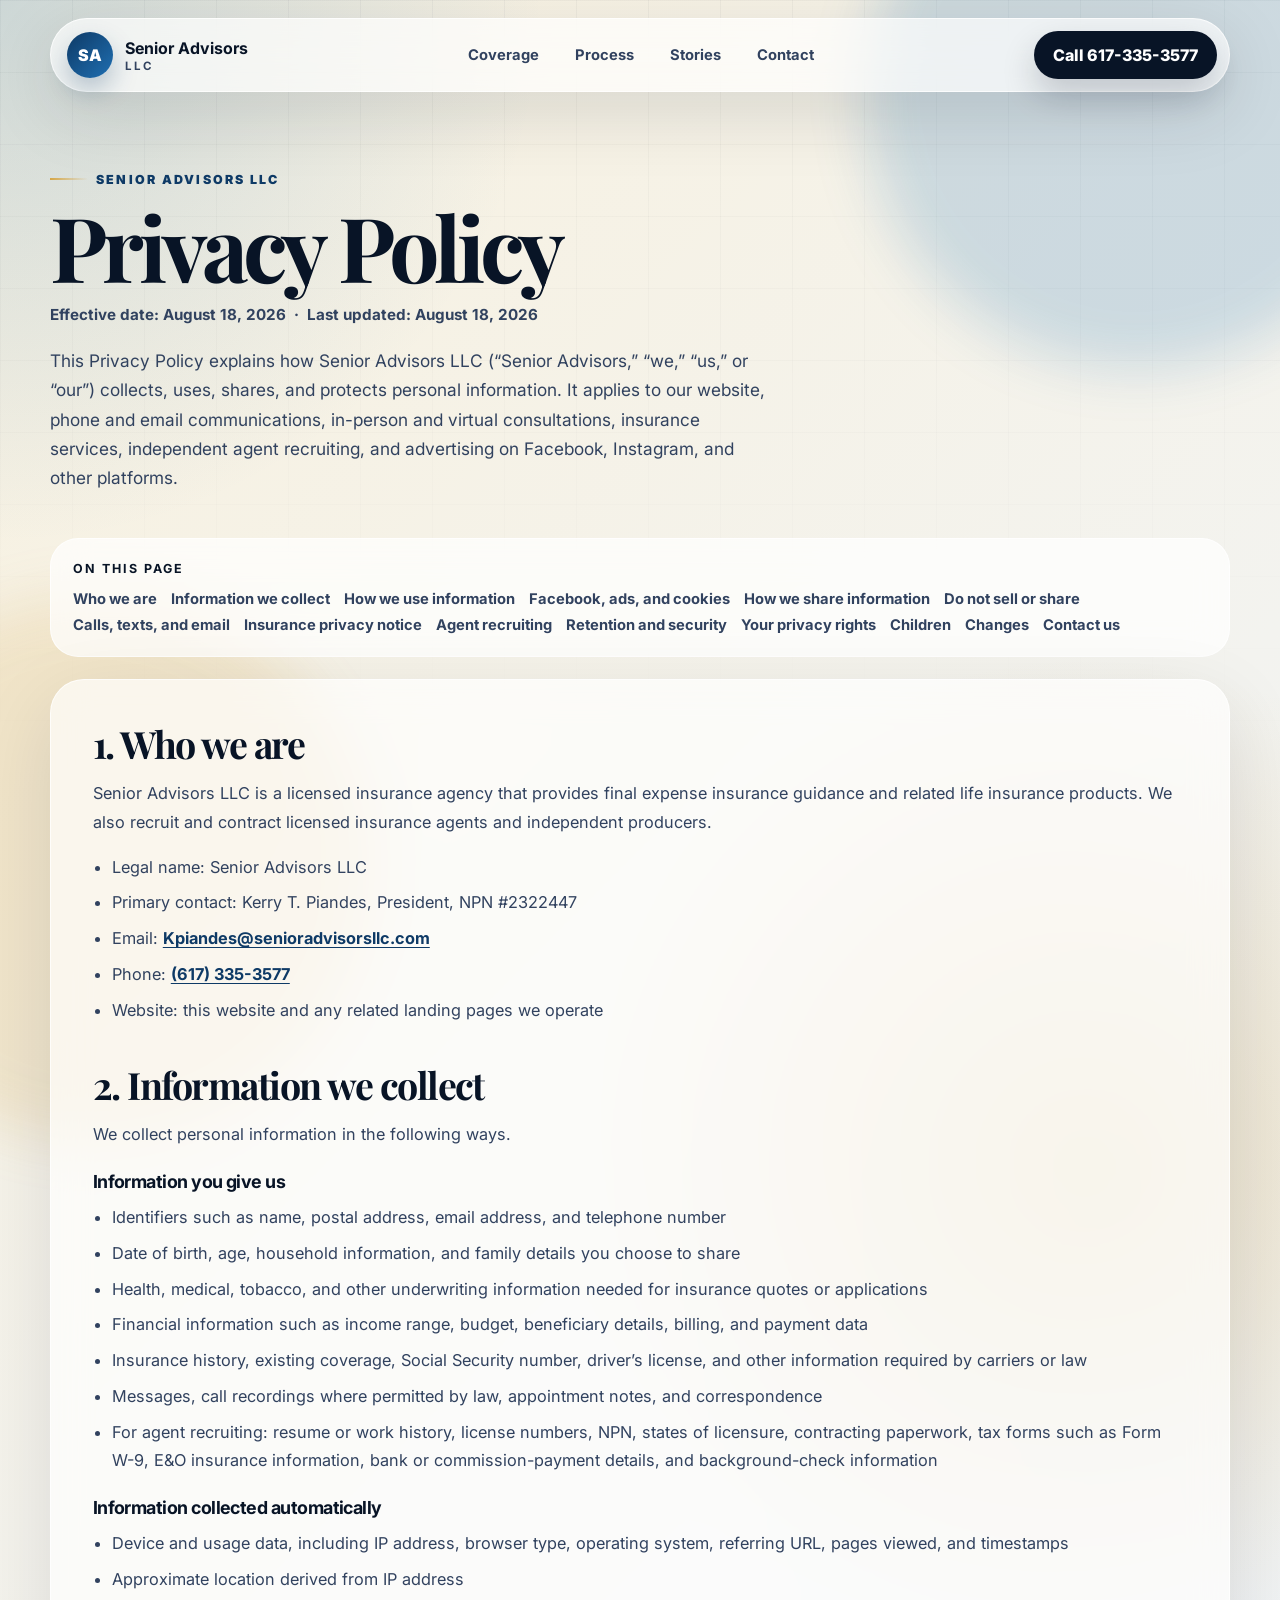
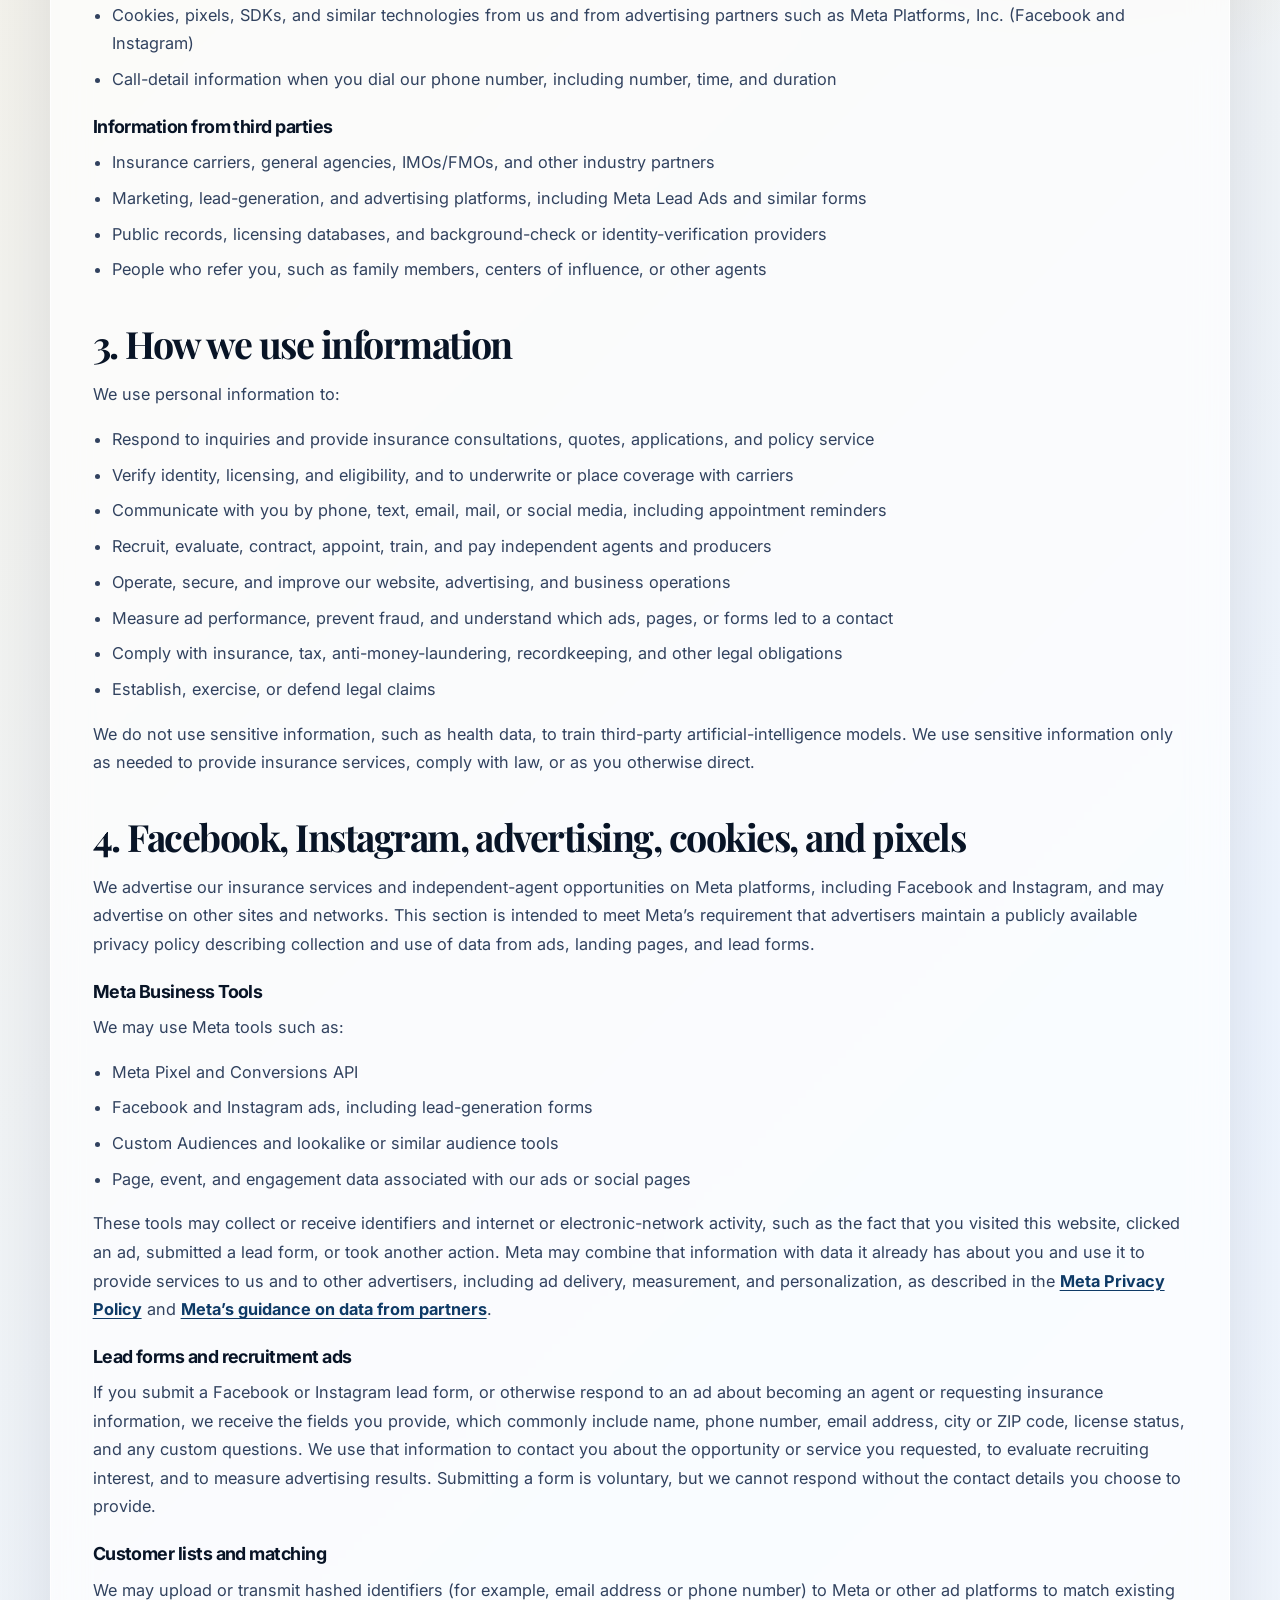
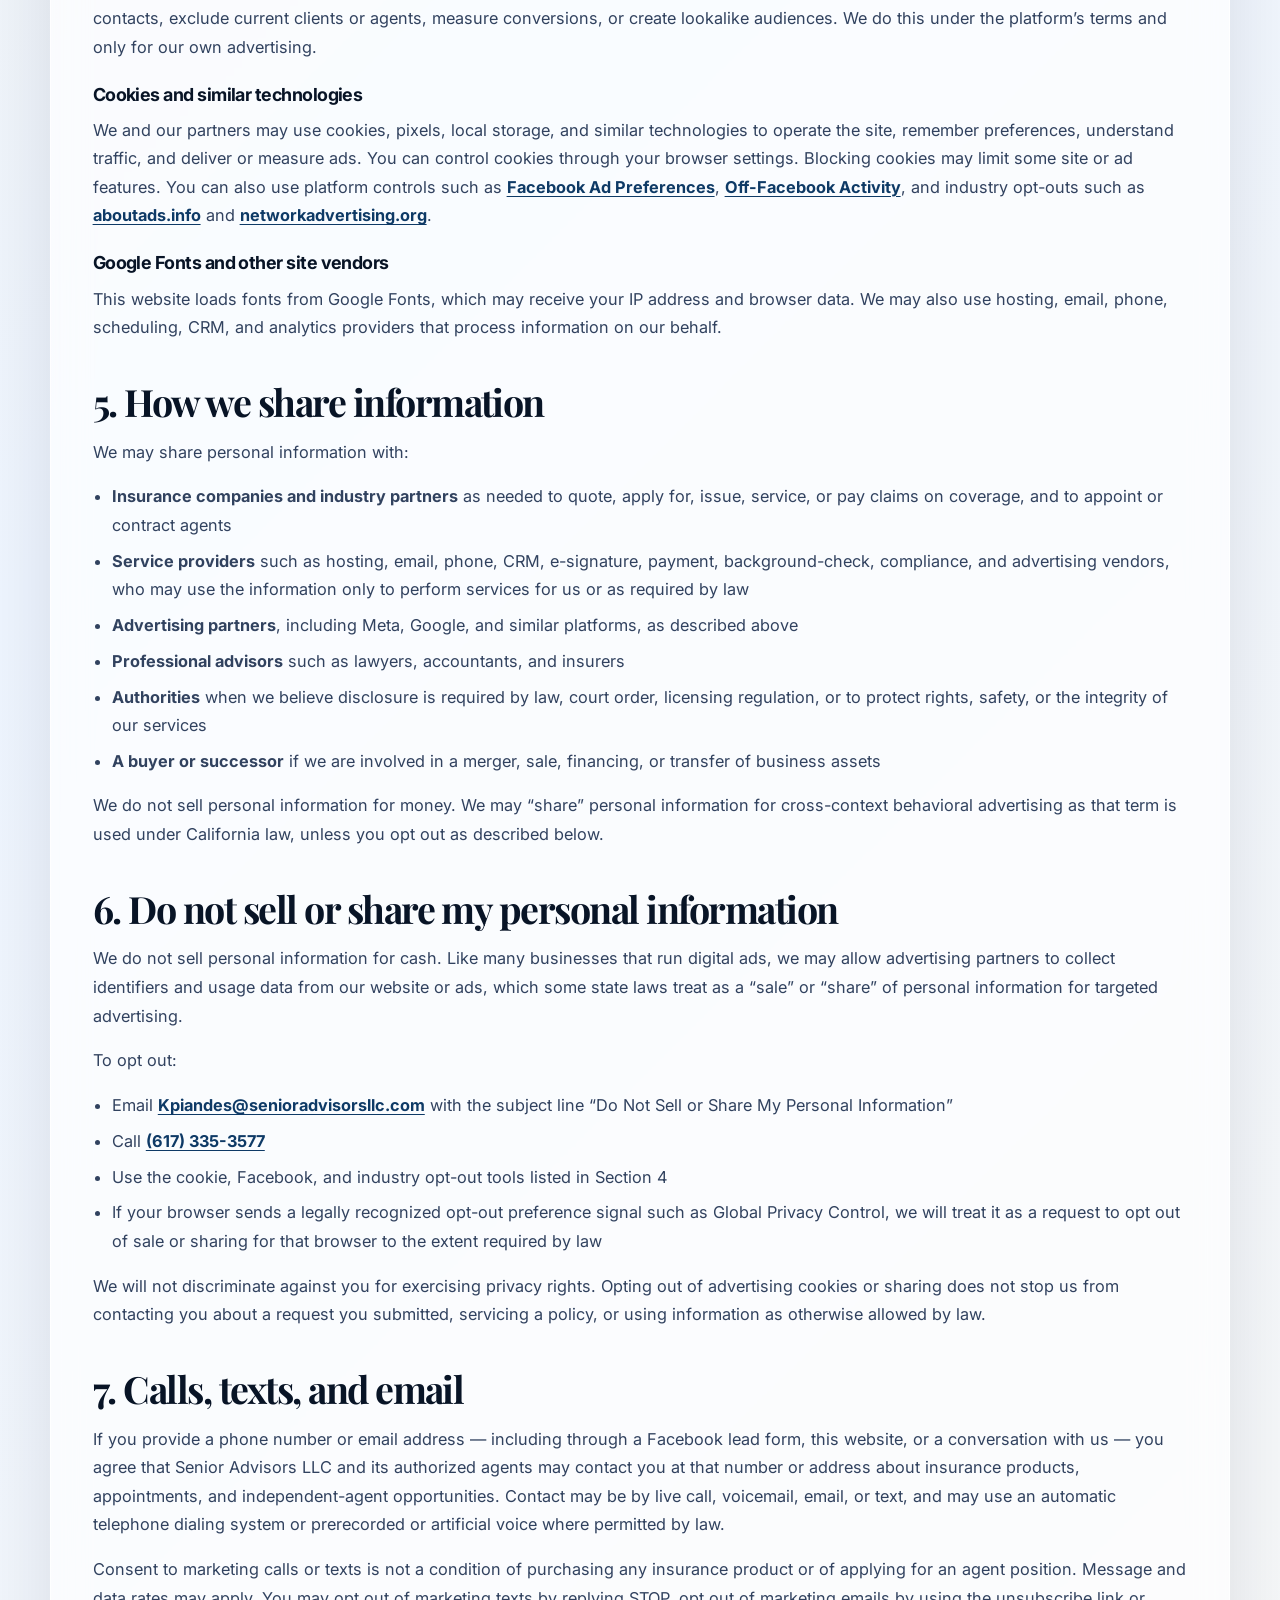
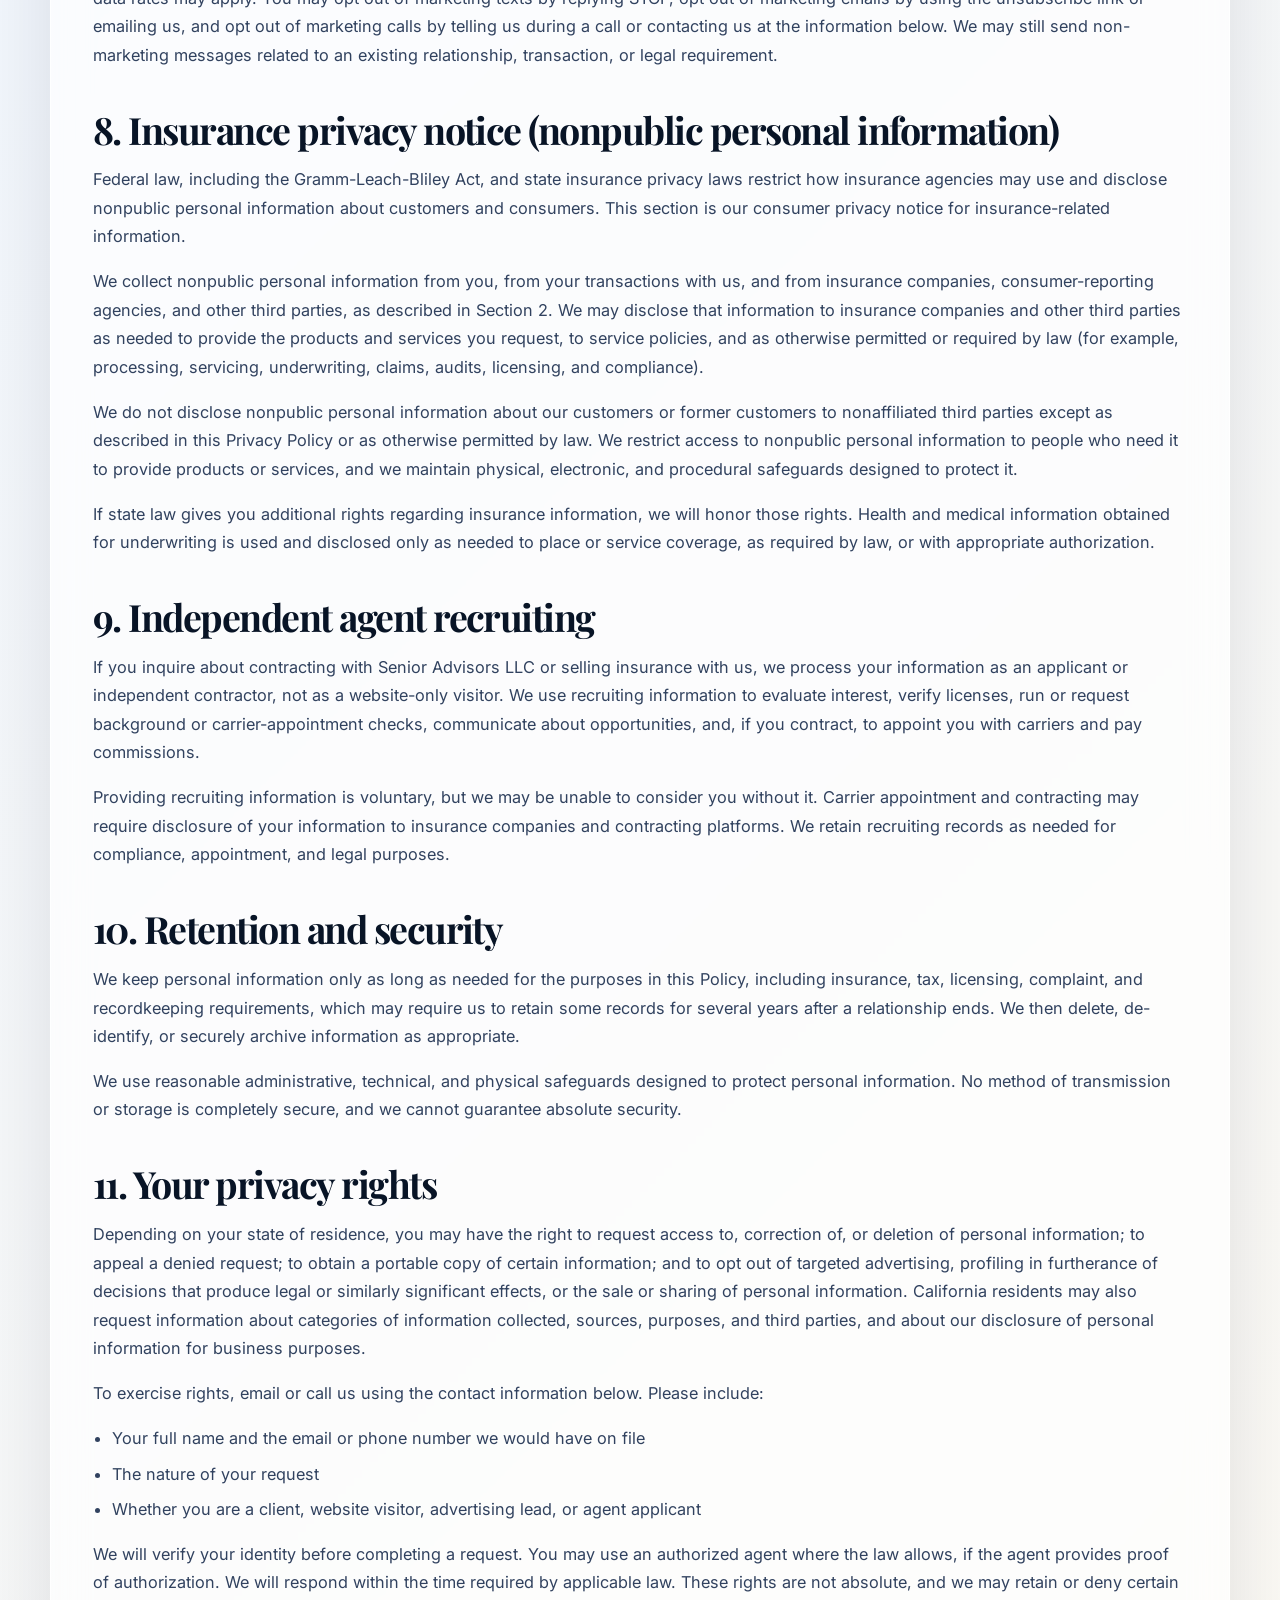
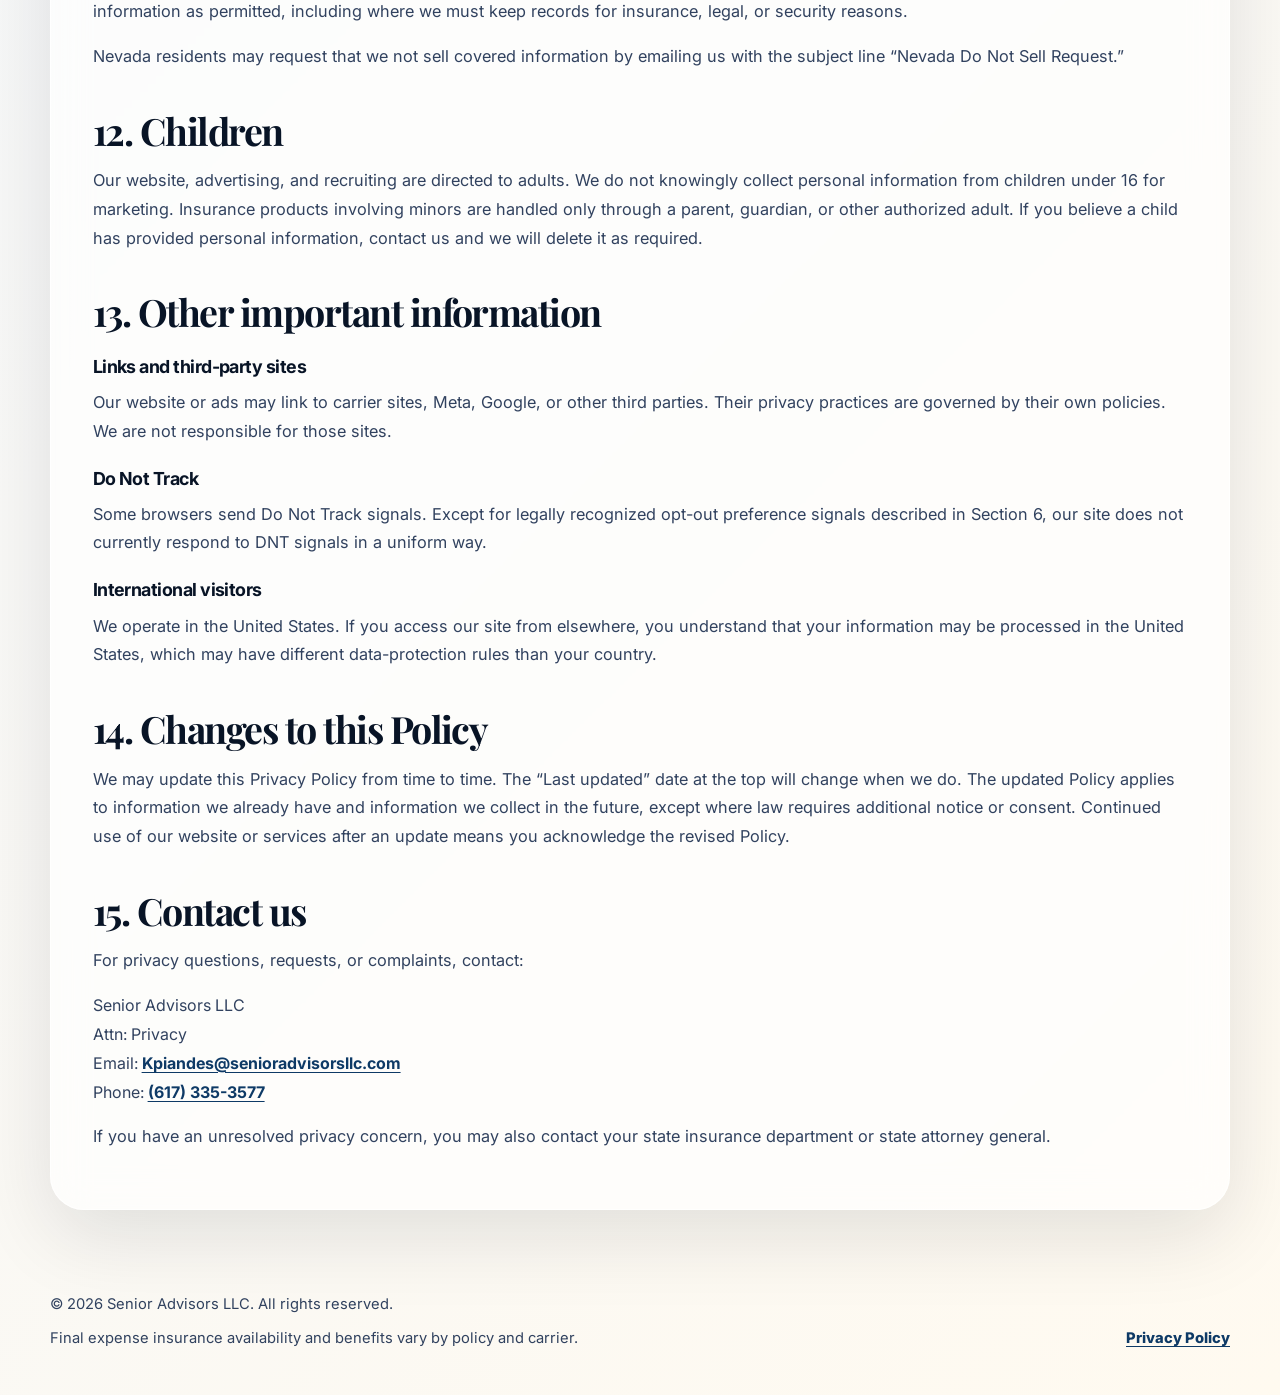
==== policy.html @ 16d0bdbe "Publish the privacy policy at a new uncached URL. GitHub Pages was still showing the blank cached pr" ====
<!doctype html>
<html lang="en">
  <head>
    <meta charset="UTF-8" />
    <meta name="viewport" content="width=device-width, initial-scale=1.0" />
    <title>Privacy Policy | Senior Advisors LLC</title>
    <meta
      name="description"
      content="Privacy Policy for Senior Advisors LLC, including website visitors, insurance clients, job applicants, and Facebook and Instagram advertising."
    />
    <link rel="preconnect" href="https://fonts.googleapis.com" />
    <link rel="preconnect" href="https://fonts.gstatic.com" crossorigin />
    <link
      href="https://fonts.googleapis.com/css2?family=Inter:wght@400;500;600;700;800;900&family=Playfair+Display:wght@700;800&display=swap"
      rel="stylesheet"
    />
    <link rel="stylesheet" href="styles.css?v=privacy4" />
    <style>
      .legal-content,
      .legal-toc,
      .legal-hero,
      .legal-page .reveal {
        opacity: 1 !important;
        transform: none !important;
        visibility: visible !important;
      }
    </style>
  </head>
  <body>
    <div class="site-glow site-glow-one"></div>
    <div class="site-glow site-glow-two"></div>

    <header class="nav">
      <a class="brand" href="index.html" aria-label="Senior Advisors LLC home">
        <span class="brand-mark">SA</span>
        <span>
          <strong>Senior Advisors</strong>
          <small>LLC</small>
        </span>
      </a>

      <nav class="nav-links" aria-label="Primary navigation">
        <a href="index.html#coverage">Coverage</a>
        <a href="index.html#process">Process</a>
        <a href="index.html#testimonials">Stories</a>
        <a href="index.html#contact">Contact</a>
      </nav>

      <a class="nav-cta" href="tel:6173353577">Call 617-335-3577</a>
    </header>

    <main class="legal-page" id="top">
      <header class="legal-hero section-stack">
        <p class="eyebrow">Senior Advisors LLC</p>
        <h1>Privacy Policy</h1>
        <p class="legal-meta">
          Effective date: August 18, 2026 &nbsp;·&nbsp; Last updated: August 18, 2026
        </p>
        <p>
          This Privacy Policy explains how Senior Advisors LLC (“Senior Advisors,” “we,” “us,” or
          “our”) collects, uses, shares, and protects personal information. It applies to our
          website, phone and email communications, in-person and virtual consultations, insurance
          services, independent agent recruiting, and advertising on Facebook, Instagram, and other
          platforms.
        </p>
      </header>

      <div class="legal-layout section-stack">
        <nav class="legal-toc glass-card" aria-label="Privacy Policy contents">
          <strong>On this page</strong>
          <a href="#who-we-are">Who we are</a>
          <a href="#information-we-collect">Information we collect</a>
          <a href="#how-we-use">How we use information</a>
          <a href="#advertising">Facebook, ads, and cookies</a>
          <a href="#sharing">How we share information</a>
          <a href="#sale-share">Do not sell or share</a>
          <a href="#communications">Calls, texts, and email</a>
          <a href="#insurance-notice">Insurance privacy notice</a>
          <a href="#recruiting">Agent recruiting</a>
          <a href="#retention">Retention and security</a>
          <a href="#your-rights">Your privacy rights</a>
          <a href="#children">Children</a>
          <a href="#changes">Changes</a>
          <a href="#contact">Contact us</a>
        </nav>

        <article class="legal-content" style="opacity: 1; transform: none; visibility: visible">
          <section id="who-we-are">
            <h2>1. Who we are</h2>
            <p>
              Senior Advisors LLC is a licensed insurance agency that provides final expense
              insurance guidance and related life insurance products. We also recruit and contract
              licensed insurance agents and independent producers.
            </p>
            <ul>
              <li>Legal name: Senior Advisors LLC</li>
              <li>Primary contact: Kerry T. Piandes, President, NPN #2322447</li>
              <li>Email: <a href="mailto:Kpiandes@senioradvisorsllc.com">Kpiandes@senioradvisorsllc.com</a></li>
              <li>Phone: <a href="tel:6173353577">(617) 335-3577</a></li>
              <li>Website: this website and any related landing pages we operate</li>
            </ul>
          </section>

          <section id="information-we-collect">
            <h2>2. Information we collect</h2>
            <p>We collect personal information in the following ways.</p>

            <h3>Information you give us</h3>
            <ul>
              <li>Identifiers such as name, postal address, email address, and telephone number</li>
              <li>Date of birth, age, household information, and family details you choose to share</li>
              <li>Health, medical, tobacco, and other underwriting information needed for insurance quotes or applications</li>
              <li>Financial information such as income range, budget, beneficiary details, billing, and payment data</li>
              <li>Insurance history, existing coverage, Social Security number, driver’s license, and other information required by carriers or law</li>
              <li>Messages, call recordings where permitted by law, appointment notes, and correspondence</li>
              <li>
                For agent recruiting: resume or work history, license numbers, NPN, states of
                licensure, contracting paperwork, tax forms such as Form W-9, E&amp;O insurance
                information, bank or commission-payment details, and background-check information
              </li>
            </ul>

            <h3>Information collected automatically</h3>
            <ul>
              <li>Device and usage data, including IP address, browser type, operating system, referring URL, pages viewed, and timestamps</li>
              <li>Approximate location derived from IP address</li>
              <li>Cookies, pixels, SDKs, and similar technologies from us and from advertising partners such as Meta Platforms, Inc. (Facebook and Instagram)</li>
              <li>Call-detail information when you dial our phone number, including number, time, and duration</li>
            </ul>

            <h3>Information from third parties</h3>
            <ul>
              <li>Insurance carriers, general agencies, IMOs/FMOs, and other industry partners</li>
              <li>Marketing, lead-generation, and advertising platforms, including Meta Lead Ads and similar forms</li>
              <li>Public records, licensing databases, and background-check or identity-verification providers</li>
              <li>People who refer you, such as family members, centers of influence, or other agents</li>
            </ul>
          </section>

          <section id="how-we-use">
            <h2>3. How we use information</h2>
            <p>We use personal information to:</p>
            <ul>
              <li>Respond to inquiries and provide insurance consultations, quotes, applications, and policy service</li>
              <li>Verify identity, licensing, and eligibility, and to underwrite or place coverage with carriers</li>
              <li>Communicate with you by phone, text, email, mail, or social media, including appointment reminders</li>
              <li>Recruit, evaluate, contract, appoint, train, and pay independent agents and producers</li>
              <li>Operate, secure, and improve our website, advertising, and business operations</li>
              <li>Measure ad performance, prevent fraud, and understand which ads, pages, or forms led to a contact</li>
              <li>Comply with insurance, tax, anti-money-laundering, recordkeeping, and other legal obligations</li>
              <li>Establish, exercise, or defend legal claims</li>
            </ul>
            <p>
              We do not use sensitive information, such as health data, to train third-party
              artificial-intelligence models. We use sensitive information only as needed to provide
              insurance services, comply with law, or as you otherwise direct.
            </p>
          </section>

          <section id="advertising">
            <h2>4. Facebook, Instagram, advertising, cookies, and pixels</h2>
            <p>
              We advertise our insurance services and independent-agent opportunities on Meta
              platforms, including Facebook and Instagram, and may advertise on other sites and
              networks. This section is intended to meet Meta’s requirement that advertisers
              maintain a publicly available privacy policy describing collection and use of data
              from ads, landing pages, and lead forms.
            </p>

            <h3>Meta Business Tools</h3>
            <p>We may use Meta tools such as:</p>
            <ul>
              <li>Meta Pixel and Conversions API</li>
              <li>Facebook and Instagram ads, including lead-generation forms</li>
              <li>Custom Audiences and lookalike or similar audience tools</li>
              <li>Page, event, and engagement data associated with our ads or social pages</li>
            </ul>
            <p>
              These tools may collect or receive identifiers and internet or electronic-network
              activity, such as the fact that you visited this website, clicked an ad, submitted a
              lead form, or took another action. Meta may combine that information with data it
              already has about you and use it to provide services to us and to other advertisers,
              including ad delivery, measurement, and personalization, as described in the
              <a href="https://www.facebook.com/privacy/policy/" rel="noopener noreferrer" target="_blank">Meta Privacy Policy</a>
              and
              <a href="https://www.facebook.com/privacy/policy/?section_id=data-from-partners" rel="noopener noreferrer" target="_blank">Meta’s guidance on data from partners</a>.
            </p>

            <h3>Lead forms and recruitment ads</h3>
            <p>
              If you submit a Facebook or Instagram lead form, or otherwise respond to an ad about
              becoming an agent or requesting insurance information, we receive the fields you
              provide, which commonly include name, phone number, email address, city or ZIP code,
              license status, and any custom questions. We use that information to contact you about
              the opportunity or service you requested, to evaluate recruiting interest, and to
              measure advertising results. Submitting a form is voluntary, but we cannot respond
              without the contact details you choose to provide.
            </p>

            <h3>Customer lists and matching</h3>
            <p>
              We may upload or transmit hashed identifiers (for example, email address or phone
              number) to Meta or other ad platforms to match existing contacts, exclude current
              clients or agents, measure conversions, or create lookalike audiences. We do this
              under the platform’s terms and only for our own advertising.
            </p>

            <h3>Cookies and similar technologies</h3>
            <p>
              We and our partners may use cookies, pixels, local storage, and similar technologies
              to operate the site, remember preferences, understand traffic, and deliver or measure
              ads. You can control cookies through your browser settings. Blocking cookies may limit
              some site or ad features. You can also use platform controls such as
              <a href="https://www.facebook.com/settings?tab=ads" rel="noopener noreferrer" target="_blank">Facebook Ad Preferences</a>,
              <a href="https://www.facebook.com/off_facebook_activity" rel="noopener noreferrer" target="_blank">Off-Facebook Activity</a>,
              and industry opt-outs such as
              <a href="https://optout.aboutads.info/" rel="noopener noreferrer" target="_blank">aboutads.info</a>
              and
              <a href="https://optout.networkadvertising.org/" rel="noopener noreferrer" target="_blank">networkadvertising.org</a>.
            </p>

            <h3>Google Fonts and other site vendors</h3>
            <p>
              This website loads fonts from Google Fonts, which may receive your IP address and
              browser data. We may also use hosting, email, phone, scheduling, CRM, and analytics
              providers that process information on our behalf.
            </p>
          </section>

          <section id="sharing">
            <h2>5. How we share information</h2>
            <p>We may share personal information with:</p>
            <ul>
              <li>
                <strong>Insurance companies and industry partners</strong> as needed to quote, apply
                for, issue, service, or pay claims on coverage, and to appoint or contract agents
              </li>
              <li>
                <strong>Service providers</strong> such as hosting, email, phone, CRM, e-signature,
                payment, background-check, compliance, and advertising vendors, who may use the
                information only to perform services for us or as required by law
              </li>
              <li>
                <strong>Advertising partners</strong>, including Meta, Google, and similar platforms,
                as described above
              </li>
              <li>
                <strong>Professional advisors</strong> such as lawyers, accountants, and insurers
              </li>
              <li>
                <strong>Authorities</strong> when we believe disclosure is required by law, court
                order, licensing regulation, or to protect rights, safety, or the integrity of our
                services
              </li>
              <li>
                <strong>A buyer or successor</strong> if we are involved in a merger, sale, financing,
                or transfer of business assets
              </li>
            </ul>
            <p>
              We do not sell personal information for money. We may “share” personal information for
              cross-context behavioral advertising as that term is used under California law, unless
              you opt out as described below.
            </p>
          </section>

          <section id="sale-share">
            <h2>6. Do not sell or share my personal information</h2>
            <p>
              We do not sell personal information for cash. Like many businesses that run digital
              ads, we may allow advertising partners to collect identifiers and usage data from our
              website or ads, which some state laws treat as a “sale” or “share” of personal
              information for targeted advertising.
            </p>
            <p>To opt out:</p>
            <ul>
              <li>
                Email
                <a href="mailto:Kpiandes@senioradvisorsllc.com?subject=Do%20Not%20Sell%20or%20Share%20My%20Personal%20Information">Kpiandes@senioradvisorsllc.com</a>
                with the subject line “Do Not Sell or Share My Personal Information”
              </li>
              <li>Call <a href="tel:6173353577">(617) 335-3577</a></li>
              <li>Use the cookie, Facebook, and industry opt-out tools listed in Section 4</li>
              <li>
                If your browser sends a legally recognized opt-out preference signal such as Global
                Privacy Control, we will treat it as a request to opt out of sale or sharing for
                that browser to the extent required by law
              </li>
            </ul>
            <p>
              We will not discriminate against you for exercising privacy rights. Opting out of
              advertising cookies or sharing does not stop us from contacting you about a request
              you submitted, servicing a policy, or using information as otherwise allowed by law.
            </p>
          </section>

          <section id="communications">
            <h2>7. Calls, texts, and email</h2>
            <p>
              If you provide a phone number or email address — including through a Facebook lead
              form, this website, or a conversation with us — you agree that Senior Advisors LLC and
              its authorized agents may contact you at that number or address about insurance
              products, appointments, and independent-agent opportunities. Contact may be by live
              call, voicemail, email, or text, and may use an automatic telephone dialing system or
              prerecorded or artificial voice where permitted by law.
            </p>
            <p>
              Consent to marketing calls or texts is not a condition of purchasing any insurance
              product or of applying for an agent position. Message and data rates may apply. You
              may opt out of marketing texts by replying STOP, opt out of marketing emails by using
              the unsubscribe link or emailing us, and opt out of marketing calls by telling us
              during a call or contacting us at the information below. We may still send
              non-marketing messages related to an existing relationship, transaction, or legal
              requirement.
            </p>
          </section>

          <section id="insurance-notice">
            <h2>8. Insurance privacy notice (nonpublic personal information)</h2>
            <p>
              Federal law, including the Gramm-Leach-Bliley Act, and state insurance privacy laws
              restrict how insurance agencies may use and disclose nonpublic personal information
              about customers and consumers. This section is our consumer privacy notice for
              insurance-related information.
            </p>
            <p>
              We collect nonpublic personal information from you, from your transactions with us,
              and from insurance companies, consumer-reporting agencies, and other third parties, as
              described in Section 2. We may disclose that information to insurance companies and
              other third parties as needed to provide the products and services you request, to
              service policies, and as otherwise permitted or required by law (for example,
              processing, servicing, underwriting, claims, audits, licensing, and compliance).
            </p>
            <p>
              We do not disclose nonpublic personal information about our customers or former
              customers to nonaffiliated third parties except as described in this Privacy Policy or
              as otherwise permitted by law. We restrict access to nonpublic personal information to
              people who need it to provide products or services, and we maintain physical,
              electronic, and procedural safeguards designed to protect it.
            </p>
            <p>
              If state law gives you additional rights regarding insurance information, we will
              honor those rights. Health and medical information obtained for underwriting is used
              and disclosed only as needed to place or service coverage, as required by law, or with
              appropriate authorization.
            </p>
          </section>

          <section id="recruiting">
            <h2>9. Independent agent recruiting</h2>
            <p>
              If you inquire about contracting with Senior Advisors LLC or selling insurance with
              us, we process your information as an applicant or independent contractor, not as a
              website-only visitor. We use recruiting information to evaluate interest, verify
              licenses, run or request background or carrier-appointment checks, communicate about
              opportunities, and, if you contract, to appoint you with carriers and pay commissions.
            </p>
            <p>
              Providing recruiting information is voluntary, but we may be unable to consider you
              without it. Carrier appointment and contracting may require disclosure of your
              information to insurance companies and contracting platforms. We retain recruiting
              records as needed for compliance, appointment, and legal purposes.
            </p>
          </section>

          <section id="retention">
            <h2>10. Retention and security</h2>
            <p>
              We keep personal information only as long as needed for the purposes in this Policy,
              including insurance, tax, licensing, complaint, and recordkeeping requirements, which
              may require us to retain some records for several years after a relationship ends. We
              then delete, de-identify, or securely archive information as appropriate.
            </p>
            <p>
              We use reasonable administrative, technical, and physical safeguards designed to
              protect personal information. No method of transmission or storage is completely
              secure, and we cannot guarantee absolute security.
            </p>
          </section>

          <section id="your-rights">
            <h2>11. Your privacy rights</h2>
            <p>
              Depending on your state of residence, you may have the right to request access to,
              correction of, or deletion of personal information; to appeal a denied request; to
              obtain a portable copy of certain information; and to opt out of targeted advertising,
              profiling in furtherance of decisions that produce legal or similarly significant
              effects, or the sale or sharing of personal information. California residents may also
              request information about categories of information collected, sources, purposes, and
              third parties, and about our disclosure of personal information for business purposes.
            </p>
            <p>To exercise rights, email or call us using the contact information below. Please include:</p>
            <ul>
              <li>Your full name and the email or phone number we would have on file</li>
              <li>The nature of your request</li>
              <li>Whether you are a client, website visitor, advertising lead, or agent applicant</li>
            </ul>
            <p>
              We will verify your identity before completing a request. You may use an authorized
              agent where the law allows, if the agent provides proof of authorization. We will
              respond within the time required by applicable law. These rights are not absolute, and
              we may retain or deny certain information as permitted, including where we must keep
              records for insurance, legal, or security reasons.
            </p>
            <p>
              Nevada residents may request that we not sell covered information by emailing us with
              the subject line “Nevada Do Not Sell Request.”
            </p>
          </section>

          <section id="children">
            <h2>12. Children</h2>
            <p>
              Our website, advertising, and recruiting are directed to adults. We do not knowingly
              collect personal information from children under 16 for marketing. Insurance products
              involving minors are handled only through a parent, guardian, or other authorized
              adult. If you believe a child has provided personal information, contact us and we
              will delete it as required.
            </p>
          </section>

          <section id="other">
            <h2>13. Other important information</h2>
            <h3>Links and third-party sites</h3>
            <p>
              Our website or ads may link to carrier sites, Meta, Google, or other third parties.
              Their privacy practices are governed by their own policies. We are not responsible for
              those sites.
            </p>
            <h3>Do Not Track</h3>
            <p>
              Some browsers send Do Not Track signals. Except for legally recognized opt-out
              preference signals described in Section 6, our site does not currently respond to DNT
              signals in a uniform way.
            </p>
            <h3>International visitors</h3>
            <p>
              We operate in the United States. If you access our site from elsewhere, you understand
              that your information may be processed in the United States, which may have different
              data-protection rules than your country.
            </p>
          </section>

          <section id="changes">
            <h2>14. Changes to this Policy</h2>
            <p>
              We may update this Privacy Policy from time to time. The “Last updated” date at the
              top will change when we do. The updated Policy applies to information we already have
              and information we collect in the future, except where law requires additional notice
              or consent. Continued use of our website or services after an update means you
              acknowledge the revised Policy.
            </p>
          </section>

          <section id="contact">
            <h2>15. Contact us</h2>
            <p>For privacy questions, requests, or complaints, contact:</p>
            <address>
              Senior Advisors LLC<br />
              Attn: Privacy<br />
              Email:
              <a href="mailto:Kpiandes@senioradvisorsllc.com">Kpiandes@senioradvisorsllc.com</a><br />
              Phone: <a href="tel:6173353577">(617) 335-3577</a>
            </address>
            <p>
              If you have an unresolved privacy concern, you may also contact your state insurance
              department or state attorney general.
            </p>
          </section>
        </article>
      </div>
    </main>

    <footer class="footer">
      <div class="footer-copy">
        <p>&copy; <span id="year"></span> Senior Advisors LLC. All rights reserved.</p>
        <p>Final expense insurance availability and benefits vary by policy and carrier.</p>
      </div>
      <nav class="footer-links" aria-label="Legal">
        <a href="policy.html" aria-current="page">Privacy Policy</a>
      </nav>
    </footer>

    <script>
      document.querySelectorAll(".reveal").forEach((element) => {
        element.classList.add("is-visible");
      });
    </script>
    <script src="script.js?v=privacy4"></script>
  </body>
</html>
---- styles.css ----
:root {
  --ink: #081426;
  --ink-soft: #31425f;
  --paper: #f7f3ea;
  --cream: #fff8ea;
  --gold: #d6a646;
  --gold-bright: #f0cb6b;
  --blue: #0e3a66;
  --blue-bright: #1f6fb2;
  --glass: rgba(255, 255, 255, 0.72);
  --shadow: 0 30px 90px rgba(7, 21, 40, 0.2);
  --radius: 34px;
}

* {
  box-sizing: border-box;
}

html {
  scroll-behavior: smooth;
}

body {
  margin: 0;
  min-height: 100vh;
  overflow-x: hidden;
  color: var(--ink);
  font-family: "Inter", system-ui, -apple-system, BlinkMacSystemFont, "Segoe UI", sans-serif;
  background:
    radial-gradient(circle at top left, rgba(31, 111, 178, 0.2), transparent 34rem),
    radial-gradient(circle at 85% 15%, rgba(214, 166, 70, 0.26), transparent 32rem),
    linear-gradient(135deg, #f8f1df 0%, #eef5ff 42%, #fffaf0 100%);
}

body::before {
  position: fixed;
  inset: 0;
  z-index: -3;
  pointer-events: none;
  content: "";
  background-image:
    linear-gradient(rgba(8, 20, 38, 0.045) 1px, transparent 1px),
    linear-gradient(90deg, rgba(8, 20, 38, 0.045) 1px, transparent 1px);
  background-size: 72px 72px;
  mask-image: linear-gradient(to bottom, rgba(0, 0, 0, 0.8), transparent 85%);
}

a {
  color: inherit;
  text-decoration: none;
}

img {
  display: block;
  max-width: 100%;
}

.site-glow {
  position: fixed;
  z-index: -2;
  width: 34rem;
  height: 34rem;
  border-radius: 999px;
  filter: blur(28px);
  opacity: 0.55;
  pointer-events: none;
}

.site-glow-one {
  top: -11rem;
  right: -8rem;
  background: rgba(31, 111, 178, 0.34);
}

.site-glow-two {
  bottom: -15rem;
  left: -11rem;
  background: rgba(214, 166, 70, 0.32);
}

.nav {
  position: sticky;
  top: 18px;
  z-index: 20;
  display: flex;
  align-items: center;
  justify-content: space-between;
  width: min(1180px, calc(100% - 32px));
  margin: 18px auto 0;
  padding: 12px;
  border: 1px solid rgba(255, 255, 255, 0.76);
  border-radius: 999px;
  background: rgba(255, 255, 255, 0.66);
  box-shadow: 0 20px 70px rgba(8, 20, 38, 0.13);
  backdrop-filter: blur(20px);
}

.brand,
.nav-links,
.hero-actions,
.trust-row {
  display: flex;
  align-items: center;
}

.brand {
  gap: 12px;
  padding-left: 4px;
  font-weight: 800;
}

.brand small {
  display: block;
  margin-top: 1px;
  color: var(--ink-soft);
  font-size: 0.72rem;
  font-weight: 700;
  letter-spacing: 0.18em;
  text-transform: uppercase;
}

.brand-mark {
  display: grid;
  width: 46px;
  height: 46px;
  place-items: center;
  border-radius: 50%;
  color: #fff;
  font-weight: 900;
  background: linear-gradient(135deg, var(--blue), var(--blue-bright));
  box-shadow: 0 12px 26px rgba(14, 58, 102, 0.28);
}

.nav-links {
  gap: 8px;
}

.nav-links a {
  padding: 11px 14px;
  border-radius: 999px;
  color: var(--ink-soft);
  font-size: 0.92rem;
  font-weight: 700;
  transition: 180ms ease;
}

.nav-links a:hover {
  color: var(--ink);
  background: rgba(14, 58, 102, 0.08);
}

.nav-cta,
.button {
  display: inline-flex;
  align-items: center;
  justify-content: center;
  border-radius: 999px;
  font-weight: 800;
  transition:
    transform 180ms ease,
    box-shadow 180ms ease,
    background 180ms ease;
}

.nav-cta {
  padding: 14px 19px;
  color: #fff;
  background: var(--ink);
  box-shadow: 0 16px 34px rgba(8, 20, 38, 0.2);
}

.nav-cta:hover,
.button:hover {
  transform: translateY(-3px);
}

.section-stack {
  width: min(1180px, calc(100% - 32px));
  margin: 0 auto;
}

.hero {
  display: grid;
  grid-template-columns: minmax(0, 1.04fr) minmax(280px, 0.78fr);
  gap: clamp(1.6rem, 5vw, 6rem);
  align-items: center;
  min-height: calc(100vh - 88px);
  padding: 92px 0 72px;
}

.hero-copy,
.hero-portrait {
  min-width: 0;
}

.eyebrow {
  display: inline-flex;
  gap: 8px;
  align-items: center;
  margin: 0 0 18px;
  color: var(--blue);
  font-size: 0.78rem;
  font-weight: 900;
  letter-spacing: 0.18em;
  text-transform: uppercase;
}

.eyebrow::before {
  width: 38px;
  height: 2px;
  content: "";
  background: linear-gradient(90deg, var(--gold), transparent);
}

h1,
h2,
h3,
p {
  margin-top: 0;
}

h1,
h2 {
  font-family: "Playfair Display", Georgia, serif;
  line-height: 0.94;
  letter-spacing: -0.055em;
}

h1 {
  max-width: 760px;
  margin-bottom: 26px;
  font-size: clamp(3.6rem, 7.8vw, 7.8rem);
}

h2 {
  margin-bottom: 24px;
  font-size: clamp(3rem, 6vw, 6.4rem);
}

h3 {
  margin-bottom: 14px;
  font-size: 1.45rem;
  letter-spacing: -0.03em;
}

.hero-text,
.section-intro p,
.feature-card p,
.process-card p,
.contact-card p,
.footer {
  color: var(--ink-soft);
  font-size: 1.05rem;
  line-height: 1.75;
}

.hero-text {
  max-width: 650px;
  font-size: clamp(1.08rem, 1.8vw, 1.35rem);
}

.hero-actions {
  flex-wrap: wrap;
  gap: 14px;
  margin: 34px 0 28px;
}

.button {
  min-height: 56px;
  padding: 0 24px;
}

.button-primary {
  color: #fff;
  background: linear-gradient(135deg, var(--blue), var(--blue-bright));
  box-shadow: 0 18px 45px rgba(14, 58, 102, 0.26);
}

.button-secondary {
  border: 1px solid rgba(8, 20, 38, 0.12);
  background: rgba(255, 255, 255, 0.72);
}

.trust-row {
  flex-wrap: wrap;
  gap: 10px;
}

.trust-row span {
  padding: 10px 14px;
  border: 1px solid rgba(8, 20, 38, 0.09);
  border-radius: 999px;
  color: var(--ink-soft);
  font-size: 0.88rem;
  font-weight: 800;
  background: rgba(255, 255, 255, 0.54);
}

.hero-portrait {
  position: relative;
}

.portrait-card {
  position: relative;
  isolation: isolate;
  overflow: hidden;
  padding: 16px;
  border: 1px solid rgba(255, 255, 255, 0.8);
  border-radius: 44px;
  background:
    linear-gradient(145deg, rgba(255, 255, 255, 0.62), rgba(255, 255, 255, 0.2)),
    radial-gradient(circle at 20% 20%, rgba(240, 203, 107, 0.35), transparent 32rem);
  box-shadow: var(--shadow);
}

.portrait-card img {
  width: 100%;
  aspect-ratio: 0.88;
  object-fit: cover;
  object-position: center top;
  border-radius: 34px;
  filter: saturate(1.04) contrast(1.03);
}

.portrait-badge,
.credential-card {
  position: absolute;
  box-shadow: 0 18px 55px rgba(8, 20, 38, 0.22);
}

.portrait-badge {
  right: 34px;
  bottom: 34px;
  padding: 18px 20px;
  border-radius: 22px;
  color: #fff;
  background: rgba(8, 20, 38, 0.82);
  backdrop-filter: blur(16px);
}

.portrait-badge span,
.credential-card span {
  display: block;
  margin-bottom: 5px;
  color: var(--gold-bright);
  font-size: 0.72rem;
  font-weight: 900;
  letter-spacing: 0.18em;
  text-transform: uppercase;
}

.portrait-badge strong,
.credential-card strong {
  display: block;
}

.glass-card {
  border: 1px solid rgba(255, 255, 255, 0.72);
  background: var(--glass);
  backdrop-filter: blur(18px);
}

.credential-card {
  left: -28px;
  bottom: 14%;
  max-width: 230px;
  padding: 18px;
  border-radius: 24px;
}

.credential-card strong {
  color: var(--ink);
  line-height: 1.35;
}

.stats-panel {
  display: grid;
  grid-template-columns: repeat(3, 1fr);
  gap: 1px;
  overflow: hidden;
  margin-bottom: 120px;
  border: 1px solid rgba(8, 20, 38, 0.09);
  border-radius: var(--radius);
  background: rgba(8, 20, 38, 0.08);
  box-shadow: 0 24px 70px rgba(8, 20, 38, 0.1);
}

.stats-panel div {
  padding: clamp(1.35rem, 4vw, 2.4rem);
  background: rgba(255, 255, 255, 0.64);
  backdrop-filter: blur(16px);
}

.stats-panel strong {
  display: block;
  margin-bottom: 8px;
  font-family: "Playfair Display", Georgia, serif;
  font-size: clamp(2rem, 4vw, 4.2rem);
  line-height: 0.95;
}

.stats-panel span {
  color: var(--ink-soft);
  font-weight: 800;
}

.content-grid,
.process,
.testimonials,
.contact {
  padding: 92px 0;
}

.content-grid {
  display: grid;
  grid-template-columns: 0.86fr 1.14fr;
  gap: clamp(2rem, 6vw, 5rem);
  align-items: start;
}

.section-intro {
  position: sticky;
  top: 120px;
}

.feature-stack {
  display: grid;
  gap: 22px;
}

.feature-card,
.process-card,
.testimonial-card,
.contact-card {
  position: relative;
  overflow: hidden;
  border: 1px solid rgba(255, 255, 255, 0.72);
  border-radius: var(--radius);
  background: rgba(255, 255, 255, 0.66);
  box-shadow: 0 26px 80px rgba(8, 20, 38, 0.11);
  backdrop-filter: blur(18px);
}

.feature-card {
  min-height: 260px;
  padding: clamp(1.5rem, 4vw, 2.5rem);
}

.feature-card::after,
.testimonial-card::after {
  position: absolute;
  inset: auto -8rem -10rem auto;
  width: 18rem;
  height: 18rem;
  border-radius: 50%;
  content: "";
  background: rgba(214, 166, 70, 0.22);
}

.feature-number {
  display: inline-flex;
  margin-bottom: 50px;
  color: rgba(14, 58, 102, 0.28);
  font-size: clamp(3rem, 7vw, 6.2rem);
  font-weight: 900;
  line-height: 0.8;
}

.process-rail {
  display: grid;
  grid-template-columns: repeat(3, 1fr);
  gap: 22px;
  align-items: stretch;
  margin-top: clamp(3.5rem, 7vw, 6rem);
}

.process-card {
  display: flex;
  min-height: 320px;
  flex-direction: column;
  padding: 34px;
  transform-style: preserve-3d;
}

.process-card:nth-child(2) {
  margin-top: 36px;
}

.process-card:nth-child(3) {
  margin-top: 72px;
}

.process-card span {
  display: grid;
  width: 58px;
  height: 58px;
  flex: 0 0 auto;
  margin-bottom: 72px;
  place-items: center;
  border-radius: 18px;
  color: #fff;
  font-weight: 900;
  background: linear-gradient(135deg, var(--blue), var(--blue-bright));
  box-shadow: 0 16px 35px rgba(14, 58, 102, 0.24);
}

.testimonial-grid {
  display: grid;
  grid-template-columns: repeat(3, 1fr);
  gap: 22px;
  margin-top: 42px;
}

.testimonial-card {
  min-height: 350px;
  margin: 0;
  padding: 34px;
}

.testimonial-card blockquote {
  position: relative;
  z-index: 1;
  margin: 0 0 32px;
  color: var(--ink);
  font-family: "Playfair Display", Georgia, serif;
  font-size: clamp(1.45rem, 2.3vw, 2.2rem);
  line-height: 1.1;
  letter-spacing: -0.04em;
}

.testimonial-card figcaption {
  position: relative;
  z-index: 1;
  color: var(--ink);
  font-weight: 900;
}

.testimonial-card figcaption span {
  display: block;
  margin-top: 6px;
  color: var(--ink-soft);
  font-size: 0.82rem;
  font-weight: 700;
}

.contact-card {
  display: grid;
  grid-template-columns: 1fr minmax(280px, 0.56fr);
  gap: 32px;
  align-items: center;
  padding: clamp(2rem, 6vw, 4rem);
  color: #fff;
  background:
    radial-gradient(circle at 10% 10%, rgba(240, 203, 107, 0.35), transparent 24rem),
    linear-gradient(135deg, #071526, #0e3a66 58%, #1f6fb2);
}

.contact-card .eyebrow,
.contact-card p {
  color: rgba(255, 255, 255, 0.78);
}

.contact-card .eyebrow::before {
  background: linear-gradient(90deg, var(--gold-bright), transparent);
}

.contact-card h2 {
  color: #fff;
}

.contact-panel {
  display: grid;
  gap: 14px;
  padding: 24px;
  border: 1px solid rgba(255, 255, 255, 0.18);
  border-radius: 26px;
  background: rgba(255, 255, 255, 0.1);
  backdrop-filter: blur(18px);
}

.contact-panel p {
  margin: 0;
  color: var(--gold-bright);
  font-weight: 900;
  letter-spacing: 0.12em;
  text-transform: uppercase;
}

.contact-panel a {
  font-size: clamp(1.1rem, 2vw, 1.55rem);
  font-weight: 900;
  overflow-wrap: anywhere;
}

.contact-panel span {
  color: rgba(255, 255, 255, 0.72);
  font-weight: 800;
}

.footer {
  display: flex;
  gap: 18px;
  align-items: flex-end;
  justify-content: space-between;
  width: min(1180px, calc(100% - 32px));
  margin: 0 auto;
  padding: 34px 0 44px;
  font-size: 0.92rem;
}

.footer-copy,
.footer p {
  margin: 0;
}

.footer-copy {
  display: grid;
  gap: 8px;
}

.footer-links {
  display: flex;
  flex-wrap: wrap;
  gap: 8px 18px;
  font-weight: 800;
}

.footer-links a {
  color: var(--blue);
  text-decoration: underline;
  text-underline-offset: 3px;
}

.footer-links a:hover,
.legal-content a:hover,
.legal-toc a:hover {
  color: var(--blue-bright);
}

.legal-page {
  padding: 72px 0 48px;
}

.legal-hero h1 {
  max-width: 920px;
  margin-bottom: 18px;
  font-size: clamp(3.1rem, 7vw, 5.6rem);
  line-height: 0.92;
}

.legal-meta {
  margin-bottom: 22px;
  color: var(--ink-soft);
  font-size: 0.95rem;
  font-weight: 700;
}

.legal-hero p:last-child {
  max-width: 720px;
  color: var(--ink-soft);
  font-size: 1.08rem;
  line-height: 1.7;
}

.legal-layout {
  display: grid;
  grid-template-columns: 1fr;
  gap: 22px;
  padding-top: 28px;
}

.legal-toc {
  position: static;
  display: flex;
  flex-wrap: wrap;
  gap: 8px 14px;
  padding: 22px;
  border-radius: 28px;
}

.legal-toc strong {
  width: 100%;
  margin-bottom: 6px;
  font-size: 0.78rem;
  letter-spacing: 0.16em;
  text-transform: uppercase;
}

.legal-toc a {
  color: var(--ink-soft);
  font-size: 0.92rem;
  font-weight: 700;
}

.legal-page .reveal,
.legal-content,
.legal-toc,
.legal-hero {
  opacity: 1 !important;
  transform: none !important;
  visibility: visible !important;
}

.legal-content {
  min-width: 0;
  padding: clamp(1.5rem, 4vw, 2.6rem);
  border: 1px solid rgba(255, 255, 255, 0.72);
  border-radius: var(--radius);
  background: rgba(255, 255, 255, 0.66);
  box-shadow: 0 26px 80px rgba(8, 20, 38, 0.11);
  backdrop-filter: blur(18px);
}

.legal-content h2 {
  margin: 2.4rem 0 0.9rem;
  font-size: clamp(1.7rem, 3vw, 2.35rem);
  line-height: 1.15;
  letter-spacing: -0.04em;
}

.legal-content section:first-child h2 {
  margin-top: 0;
}

.legal-content h3 {
  margin: 1.4rem 0 0.7rem;
  font-size: 1.12rem;
}

.legal-content p,
.legal-content li {
  color: var(--ink-soft);
  font-size: 1.02rem;
  line-height: 1.75;
}

.legal-content ul {
  margin: 0 0 1rem;
  padding-left: 1.2rem;
}

.legal-content li + li {
  margin-top: 0.45rem;
}

.legal-content a {
  color: var(--blue);
  font-weight: 700;
  text-decoration: underline;
  text-underline-offset: 3px;
}

.legal-content address {
  margin: 0 0 1rem;
  color: var(--ink-soft);
  font-style: normal;
  line-height: 1.8;
}

.reveal {
  opacity: 0;
  transform: translate3d(0, calc(34px + var(--parallax-offset, 0px)), 0) scale(0.985);
  transition:
    opacity 700ms ease,
    transform 700ms cubic-bezier(0.2, 0.8, 0.2, 1);
}

.reveal.is-visible {
  opacity: 1;
  transform: translate3d(0, var(--parallax-offset, 0px), 0) scale(1);
}

@media (max-width: 820px) {
  .nav {
    align-items: stretch;
    border-radius: 30px;
  }

  .nav-links {
    display: none;
  }

  .hero,
  .content-grid,
  .contact-card {
    grid-template-columns: 1fr;
  }

  .hero {
    gap: 34px;
    padding-top: 48px;
  }

  .hero-portrait {
    order: -1;
    width: min(100%, 460px);
    max-width: 560px;
    justify-self: center;
  }

  .section-intro {
    position: static;
  }

  .process-rail,
  .testimonial-grid {
    grid-template-columns: 1fr;
  }

  .process-card:nth-child(n) {
    margin-top: 0;
  }

  .process-card {
    min-height: 260px;
  }

  .process-card span {
    margin-bottom: 48px;
  }
}

@media (max-width: 680px) {
  .nav {
    top: 10px;
    width: min(100% - 20px, 1180px);
  }

  .brand span:last-child {
    display: none;
  }

  .nav-cta {
    padding: 13px 14px;
    font-size: 0.88rem;
  }

  h1 {
    font-size: clamp(3.35rem, 16vw, 5.5rem);
  }

  h2 {
    font-size: clamp(2.75rem, 13vw, 4.6rem);
  }

  .stats-panel {
    grid-template-columns: 1fr;
    margin-bottom: 54px;
  }

  .content-grid,
  .process,
  .testimonials,
  .contact {
    padding: 58px 0;
  }

  .credential-card,
  .portrait-badge {
    position: static;
    margin: 14px 0 0;
  }

  .footer {
    display: grid;
    gap: 16px;
  }

  .legal-page {
    padding-top: 48px;
  }

  .legal-layout {
    grid-template-columns: 1fr;
  }

  .legal-toc {
    position: static;
  }

  .legal-hero h1 {
    font-size: clamp(2.6rem, 12vw, 4.2rem);
  }

  .legal-content h2 {
    font-size: clamp(1.45rem, 6vw, 2rem);
  }
}

@media (prefers-reduced-motion: reduce) {
  *,
  *::before,
  *::after {
    scroll-behavior: auto !important;
    transition-duration: 0.01ms !important;
    animation-duration: 0.01ms !important;
    animation-iteration-count: 1 !important;
  }
}
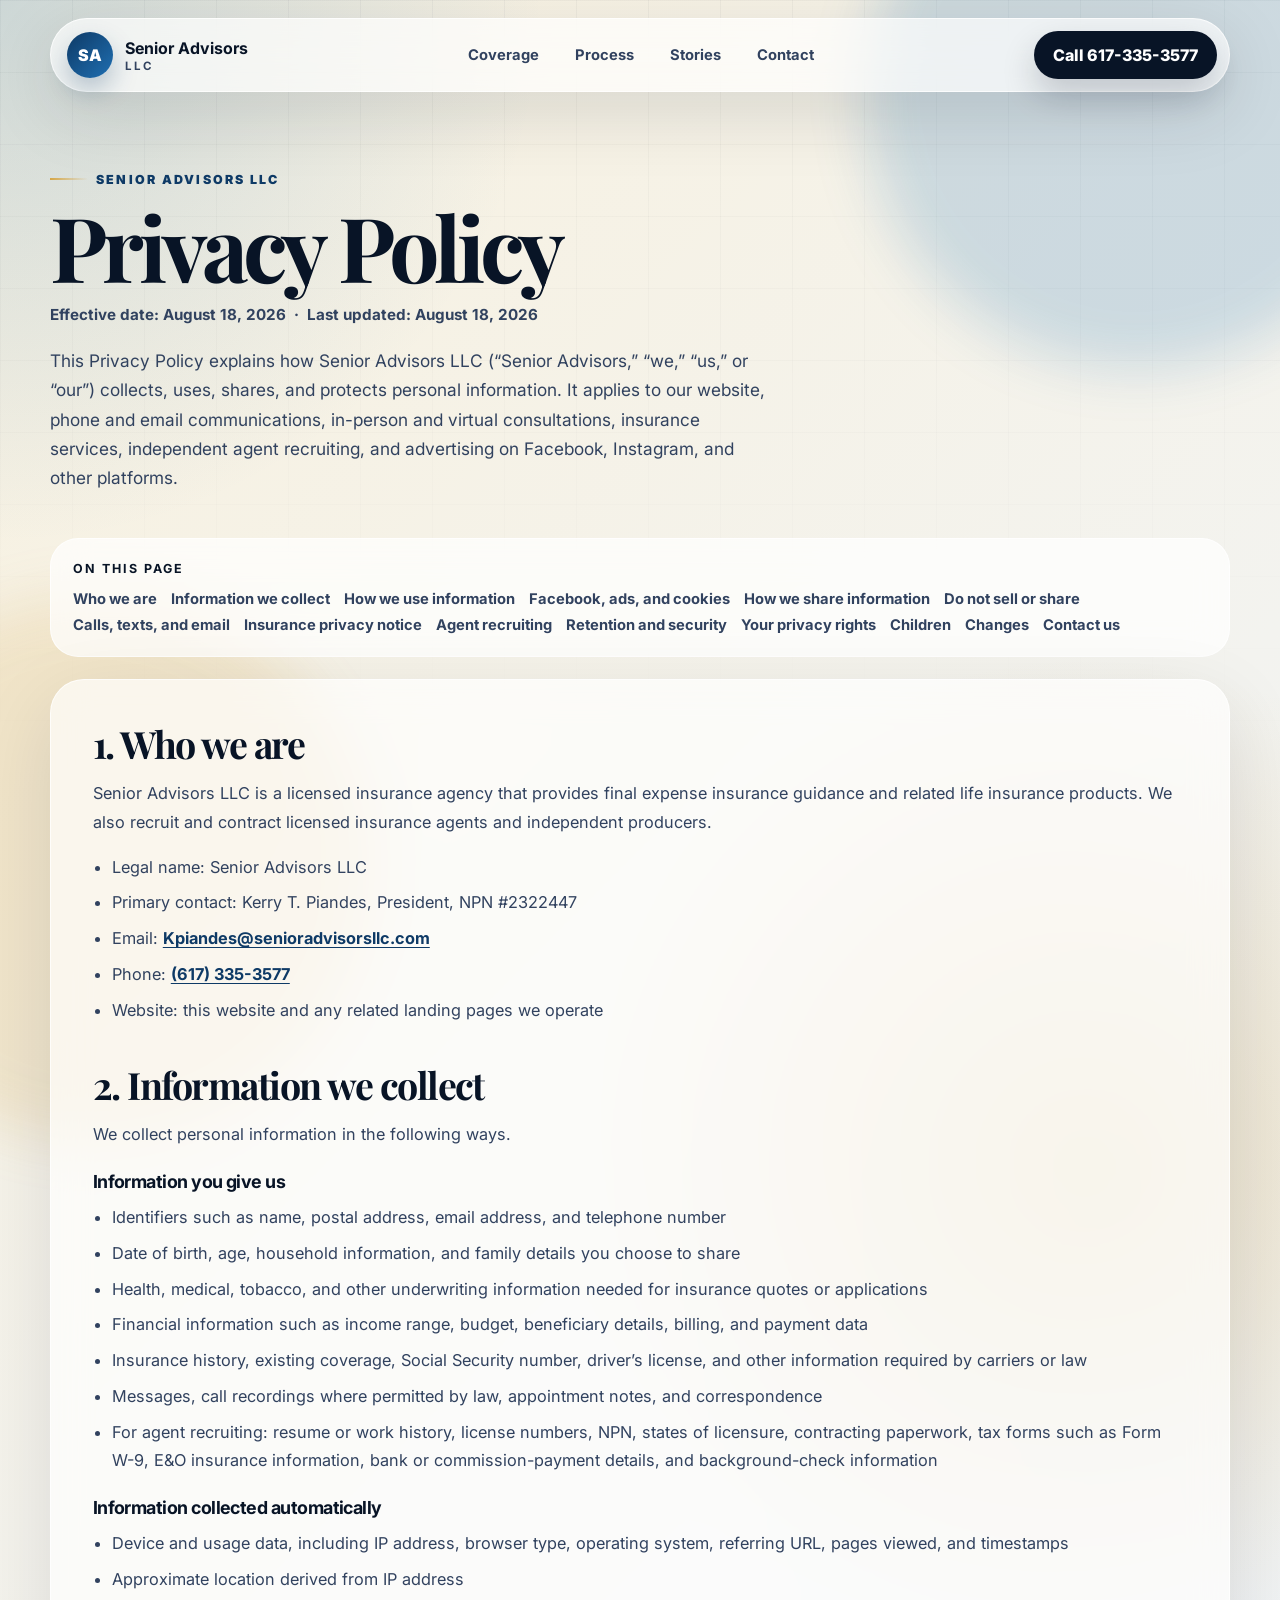
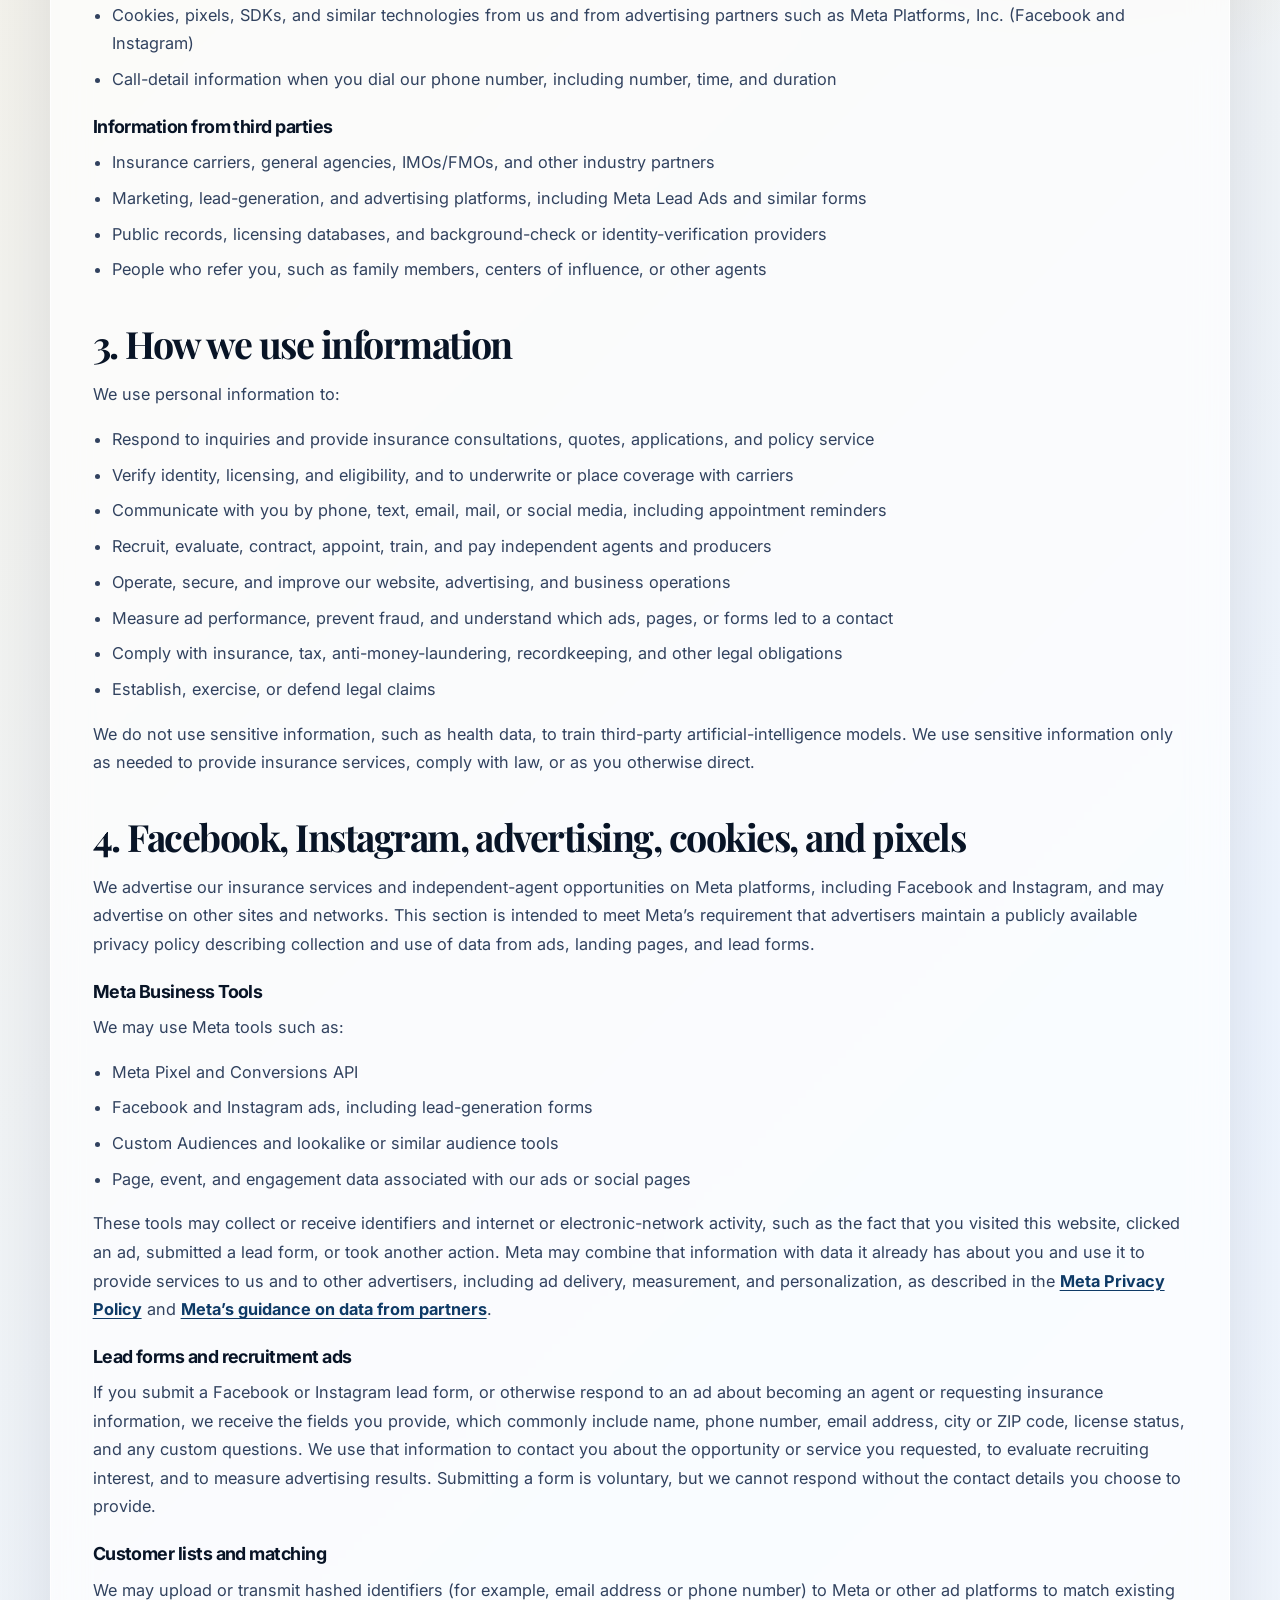
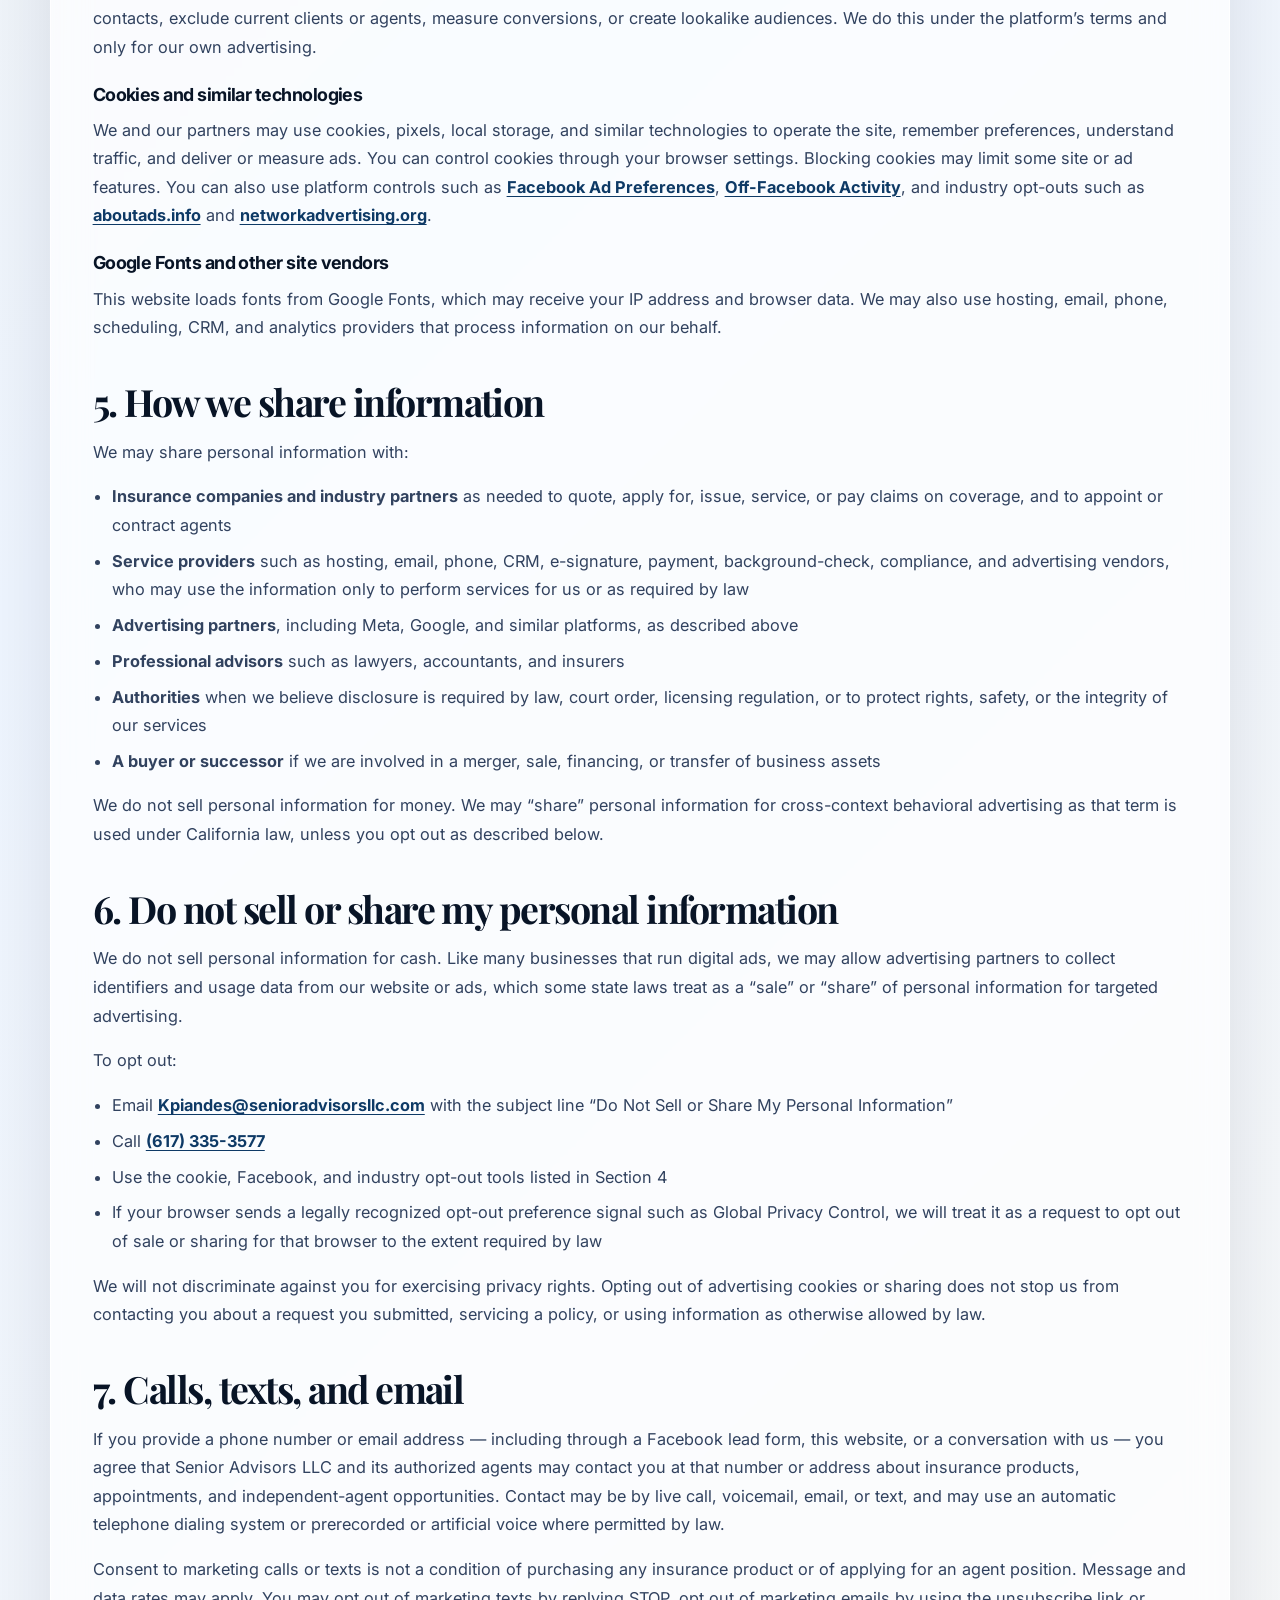
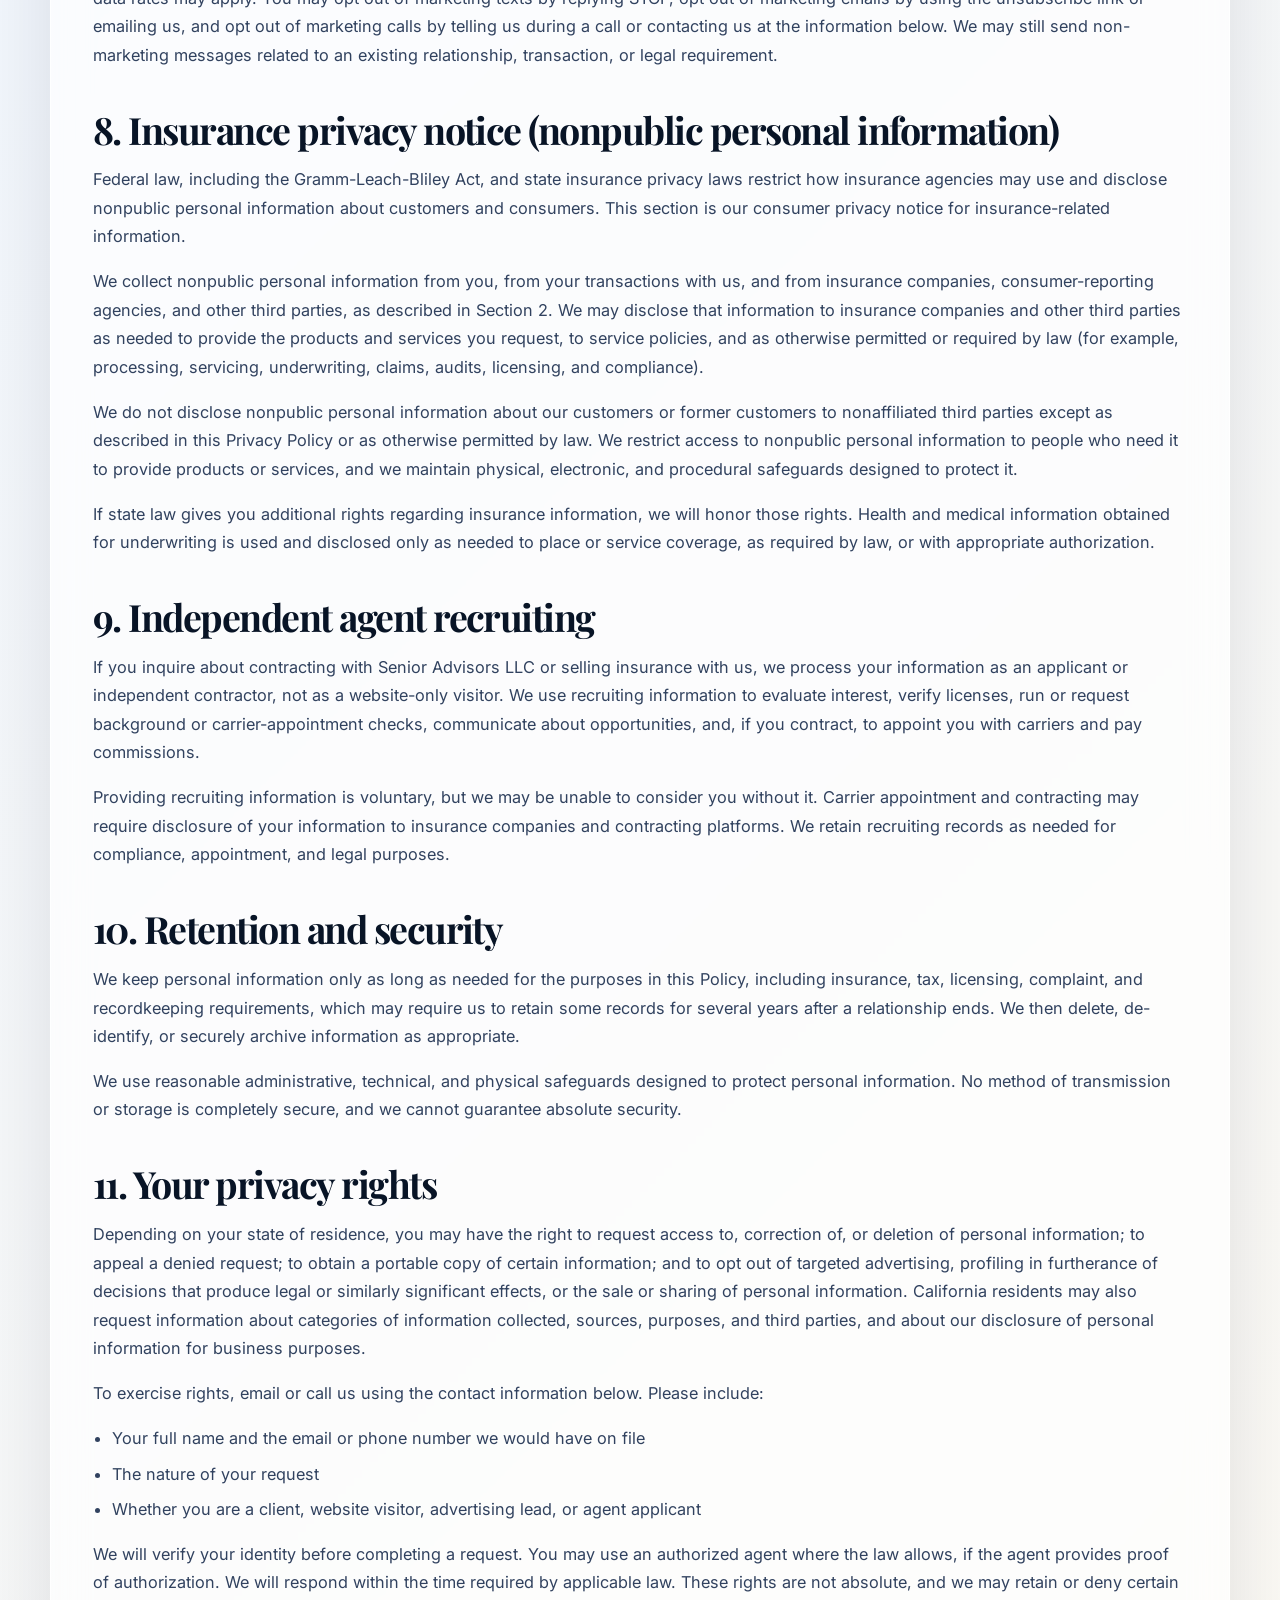
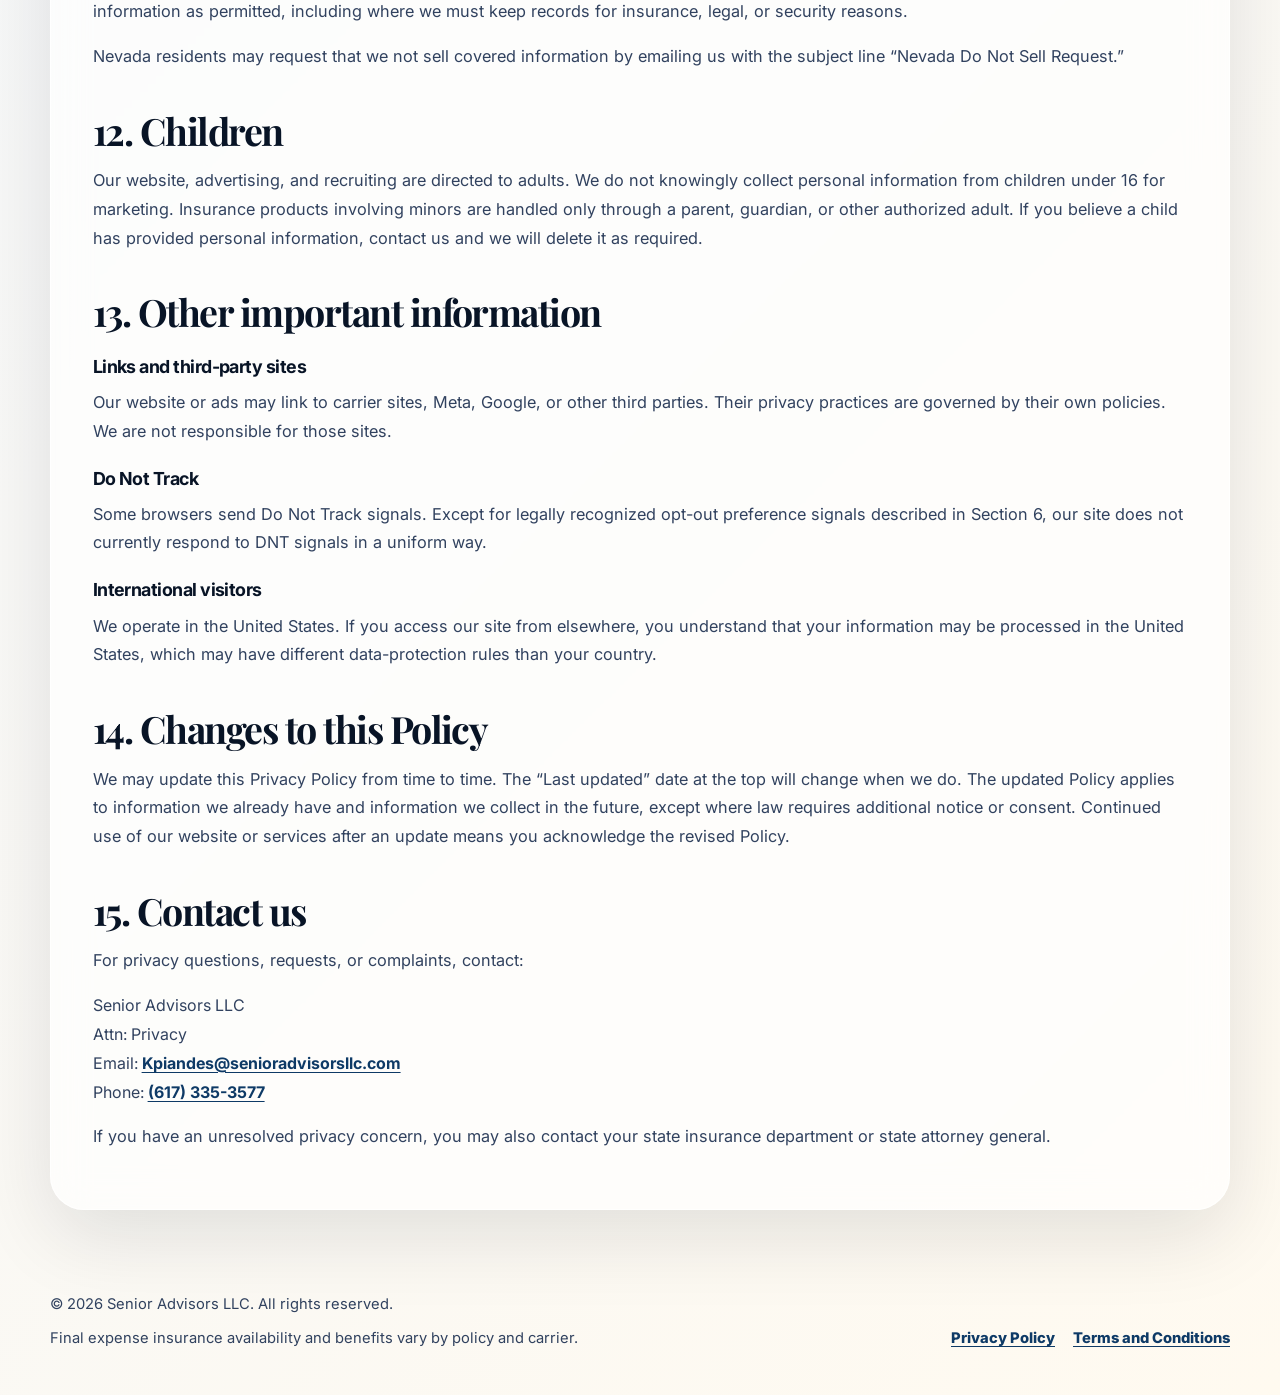
==== commit 9406dd43: "Add Terms and Conditions with SMS STOP opt-out language. Gives Facebook and SMS compliance a live te" ====
--- a/policy.html
+++ b/policy.html
@@ -478,6 +478,7 @@
       </div>
       <nav class="footer-links" aria-label="Legal">
         <a href="policy.html" aria-current="page">Privacy Policy</a>
+        <a href="terms.html">Terms and Conditions</a>
       </nav>
     </footer>
 
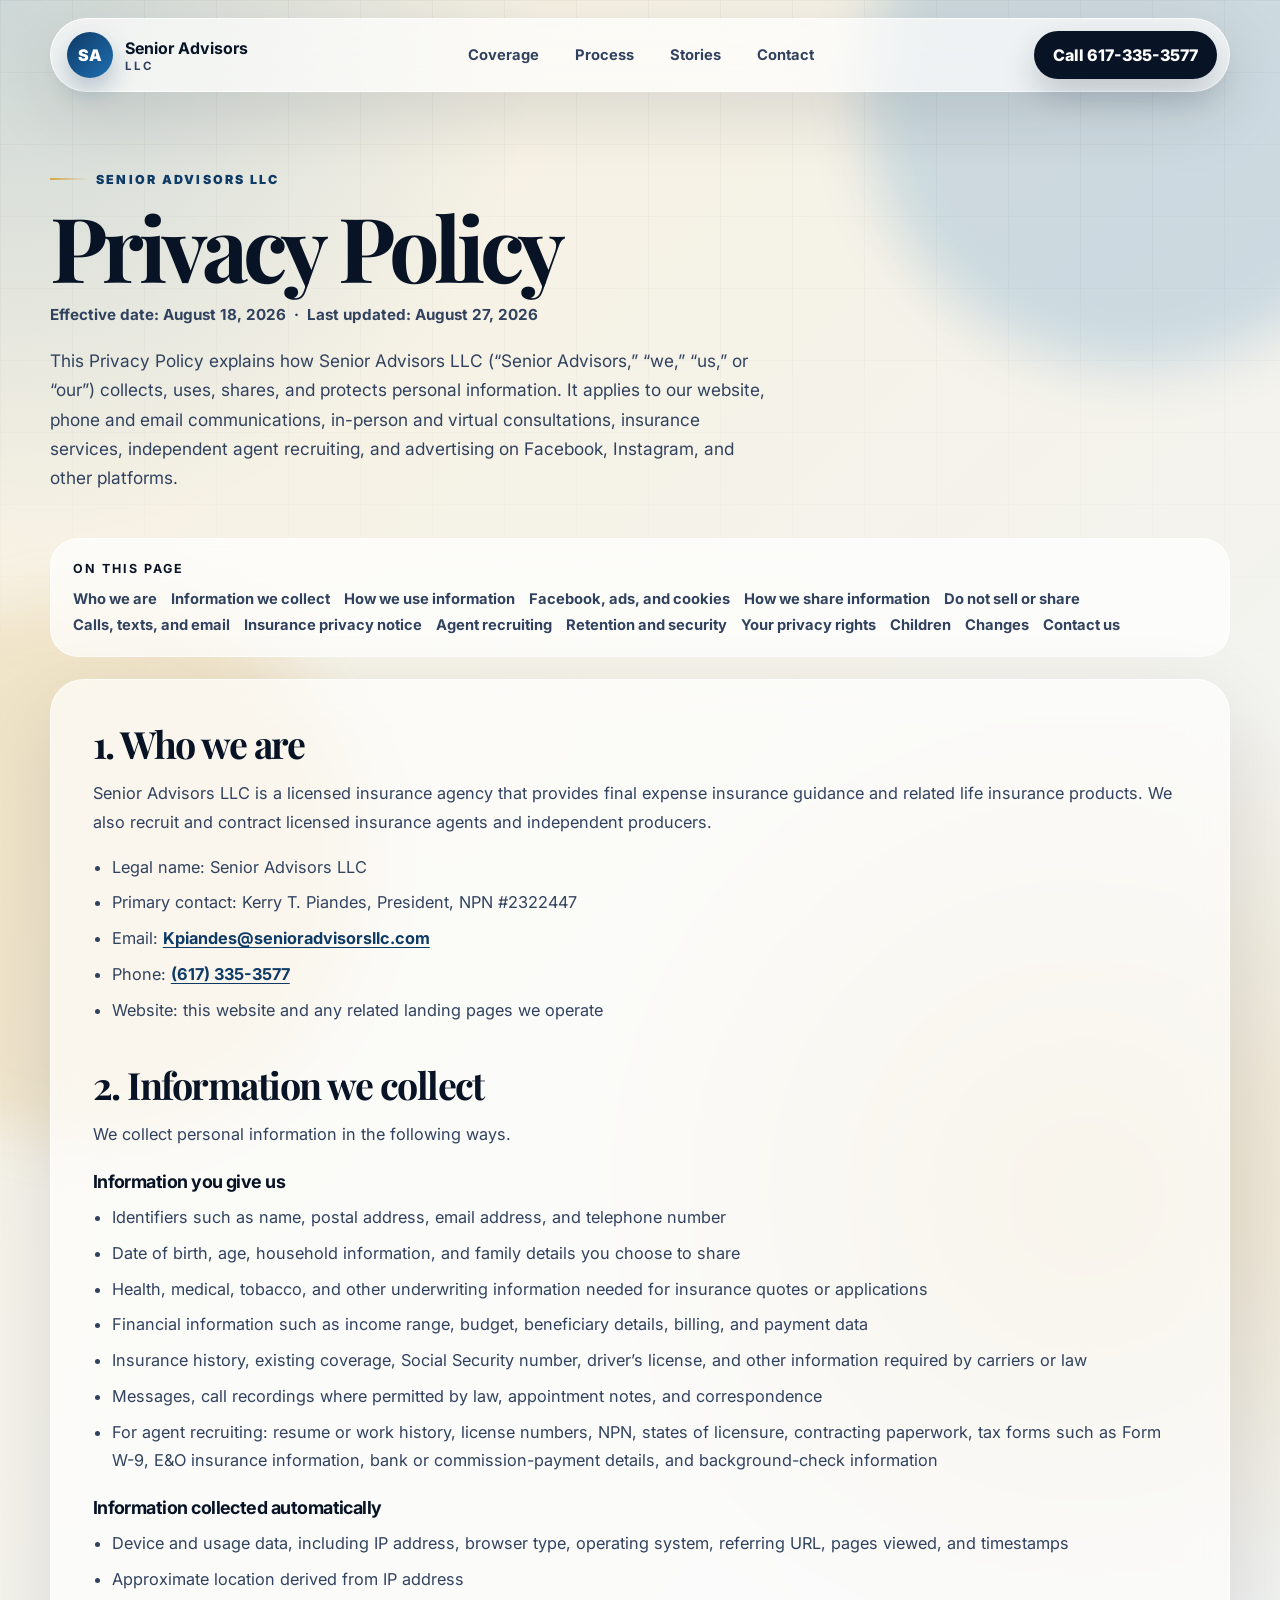
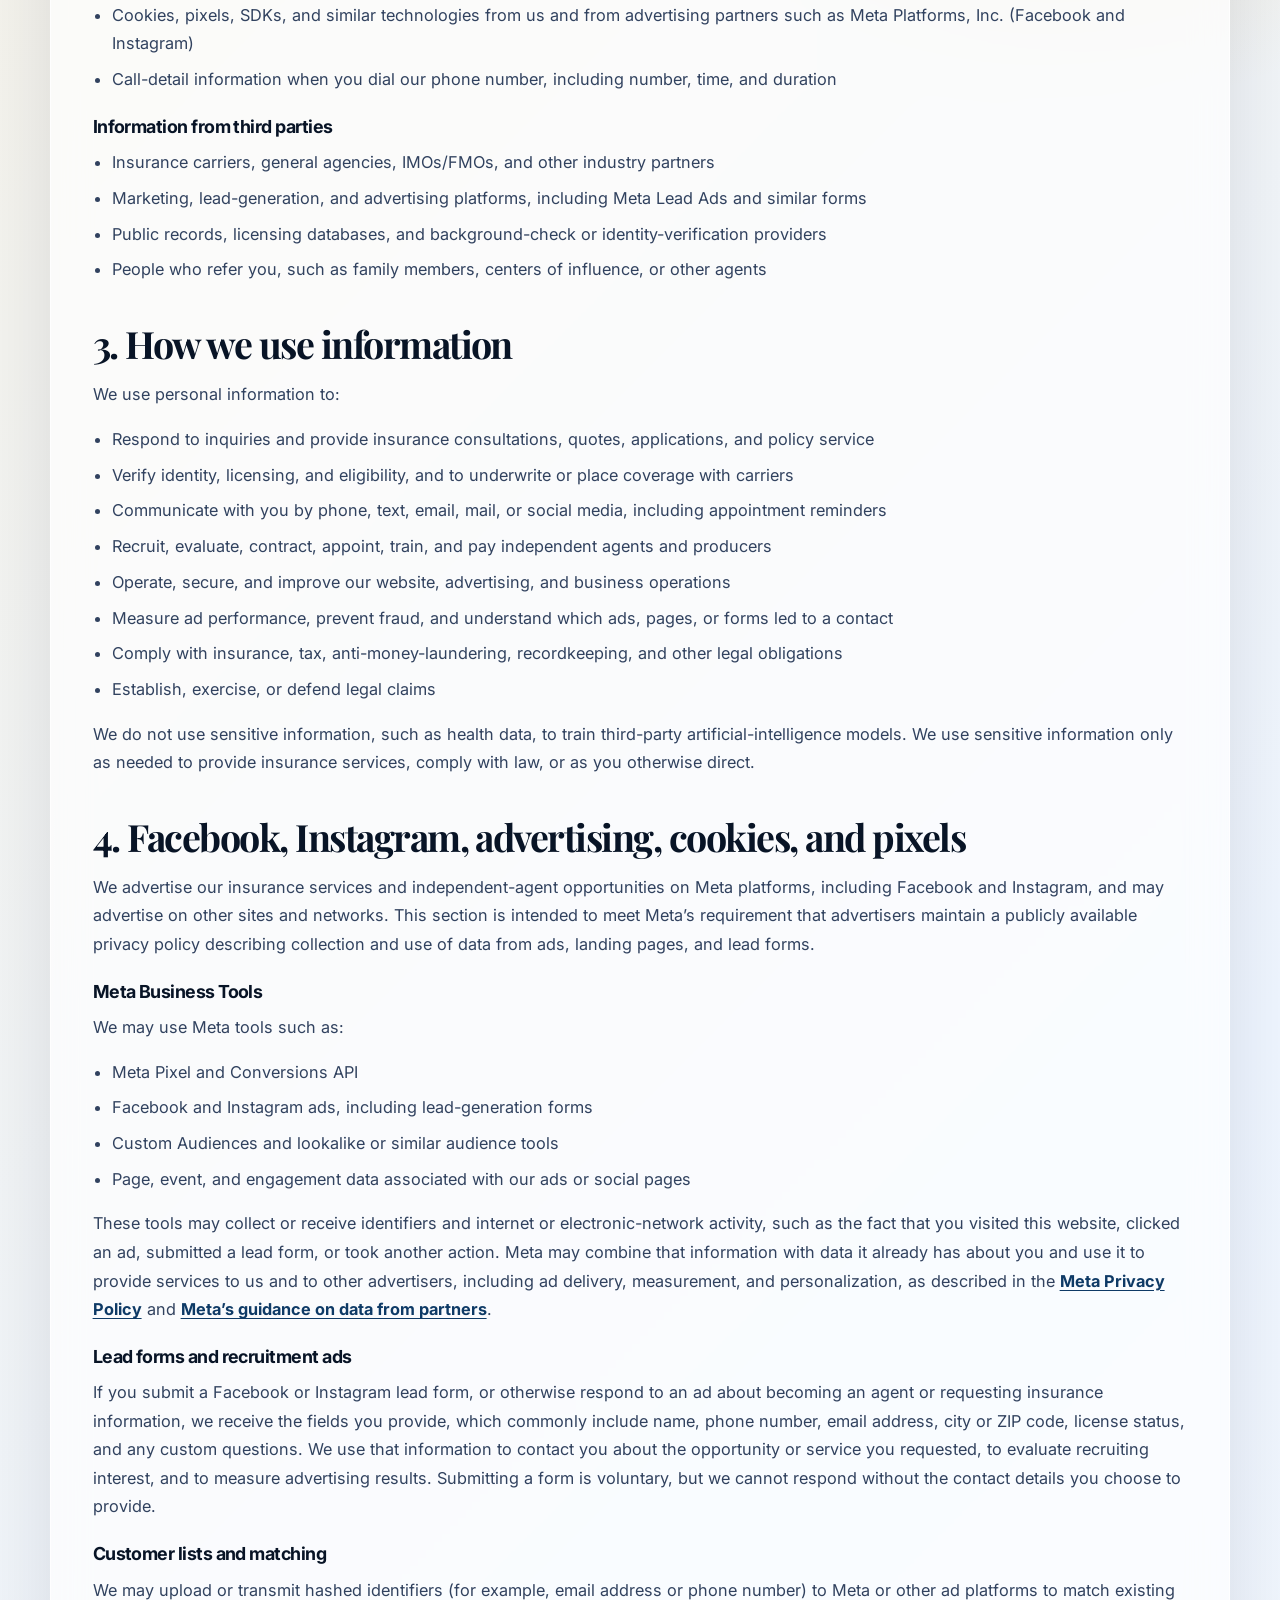
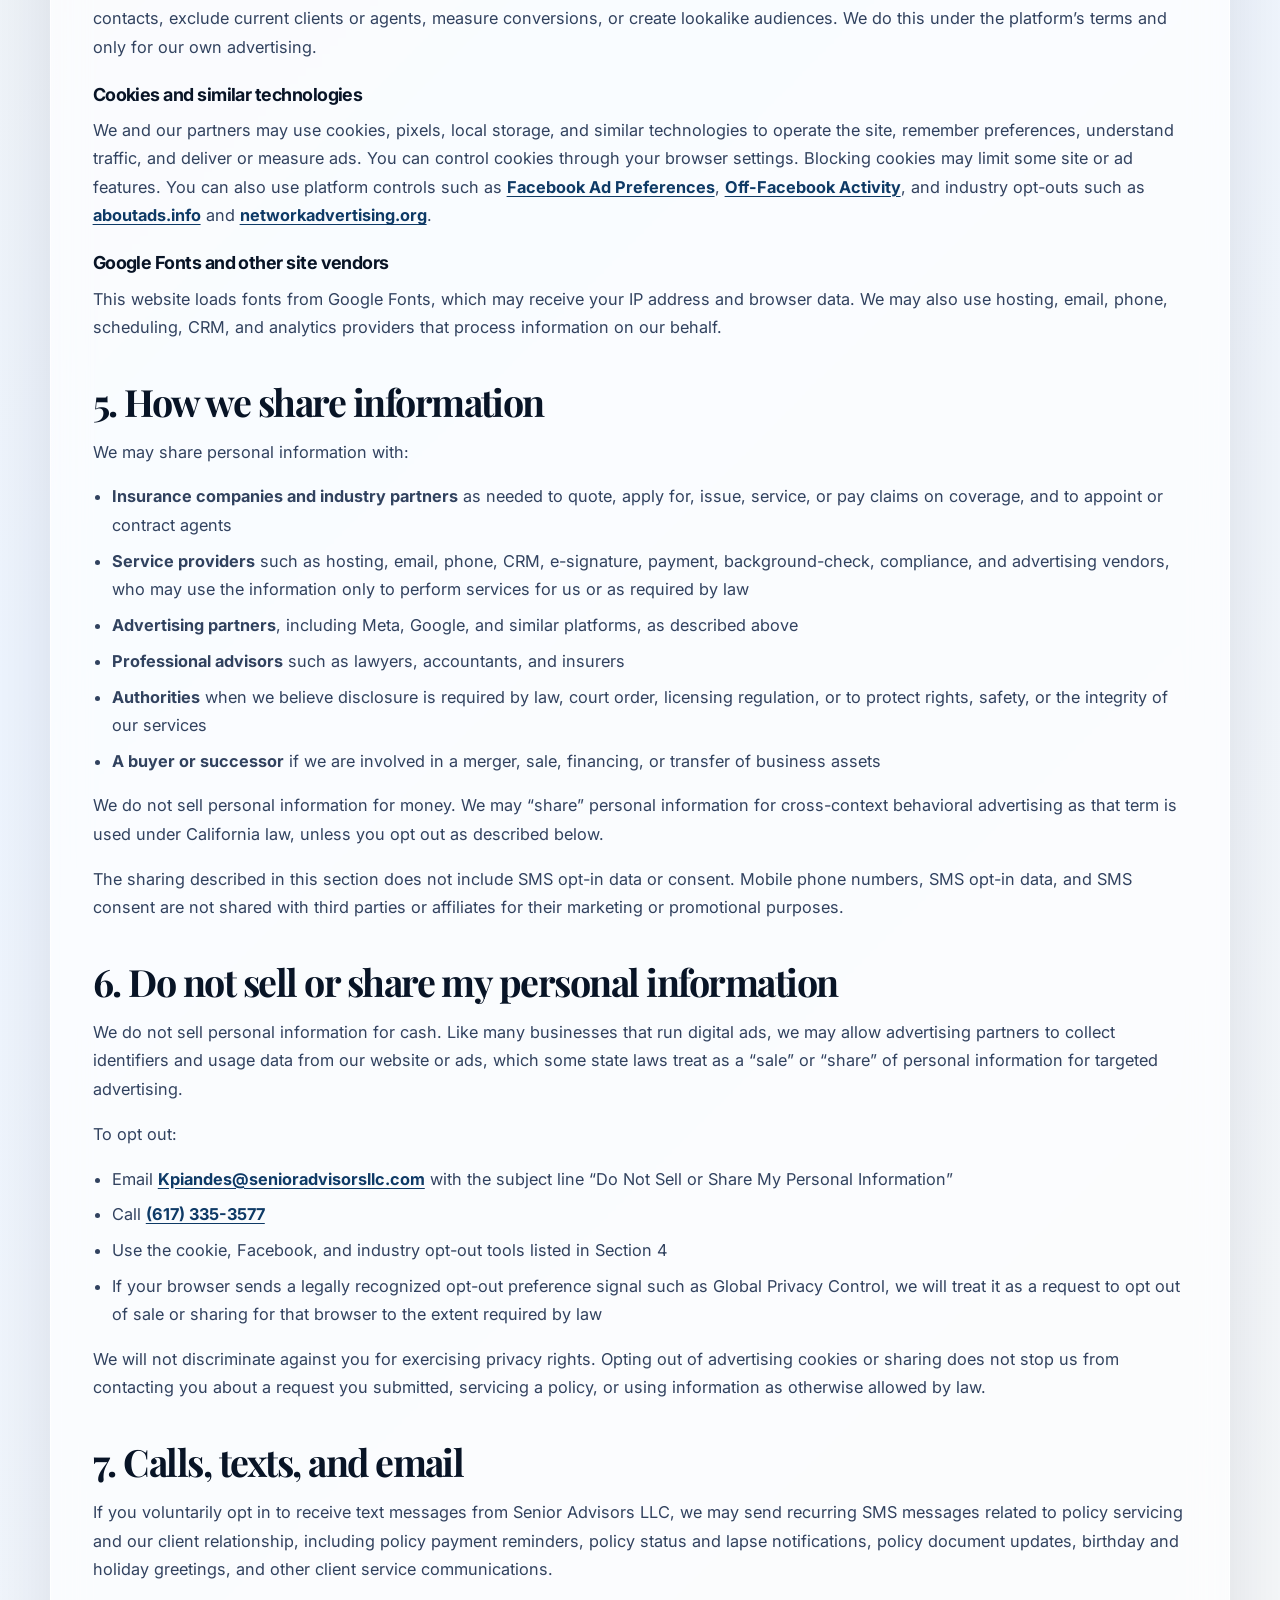
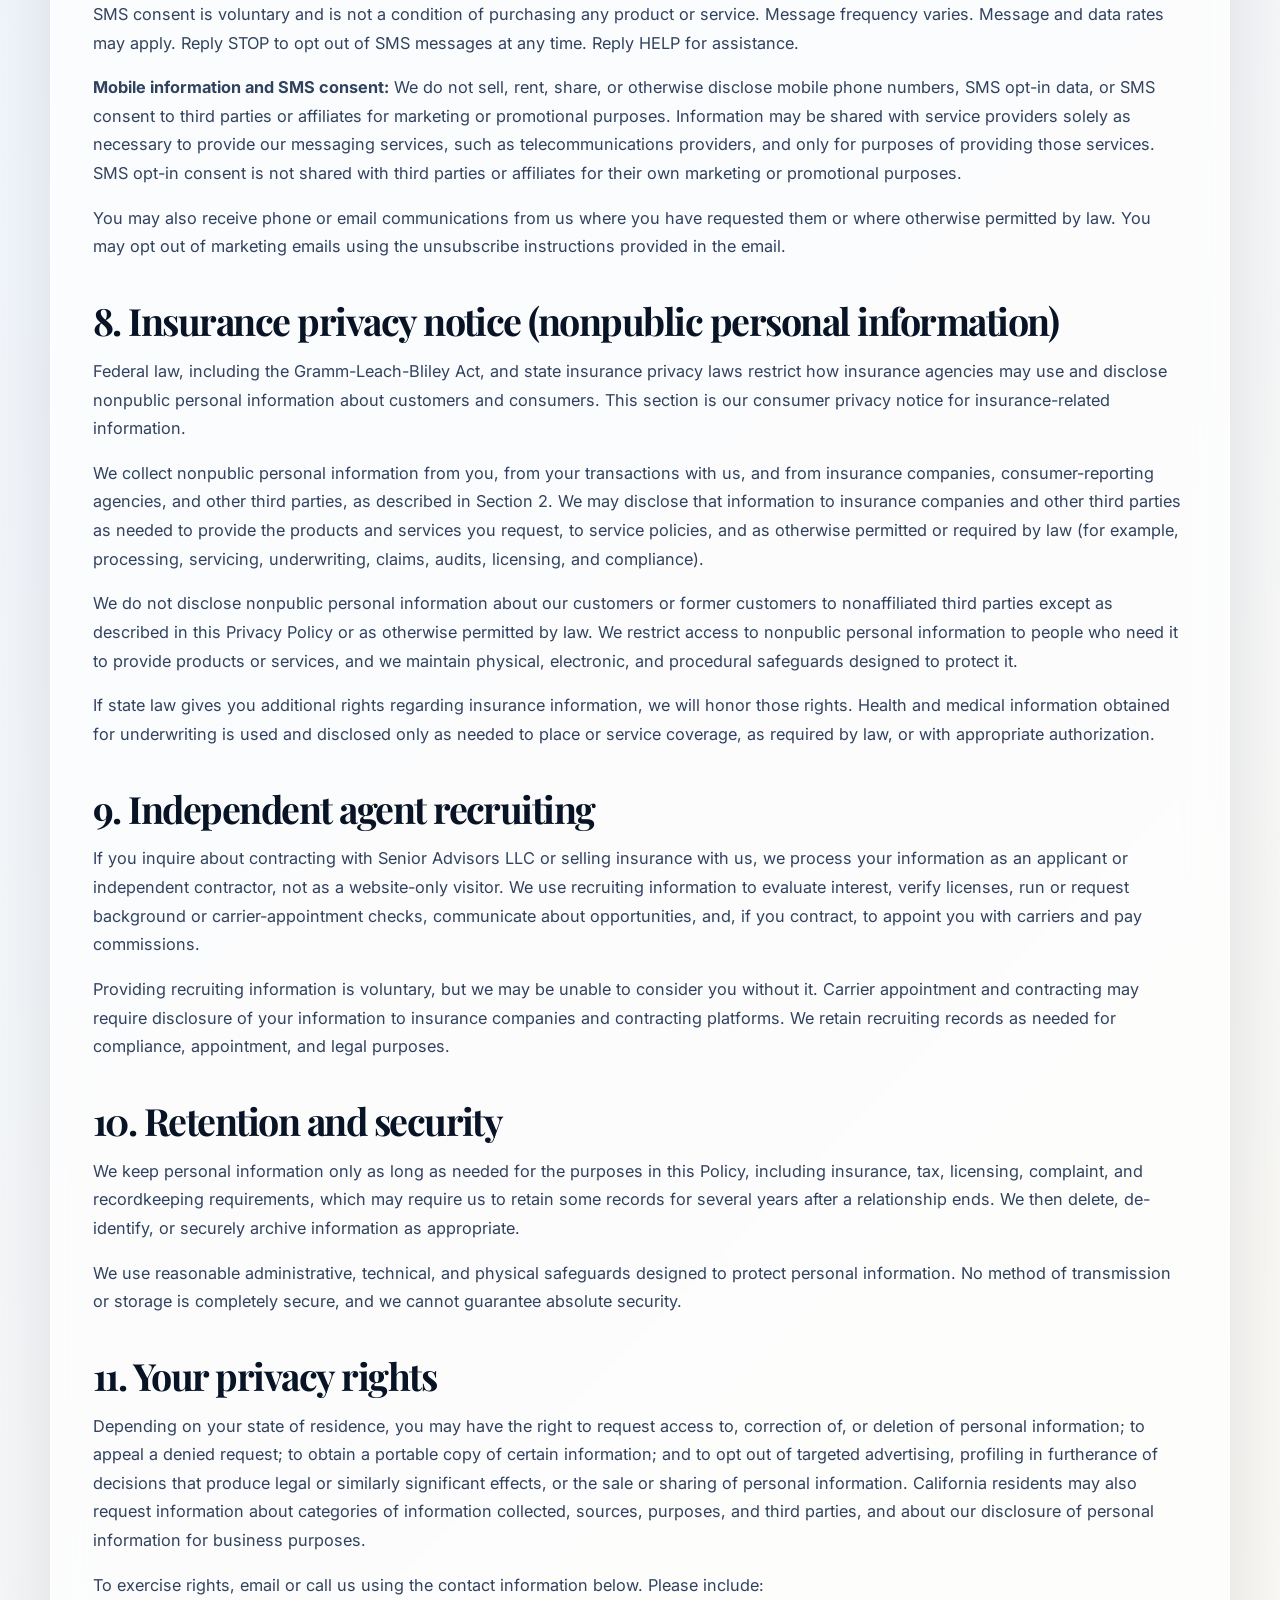
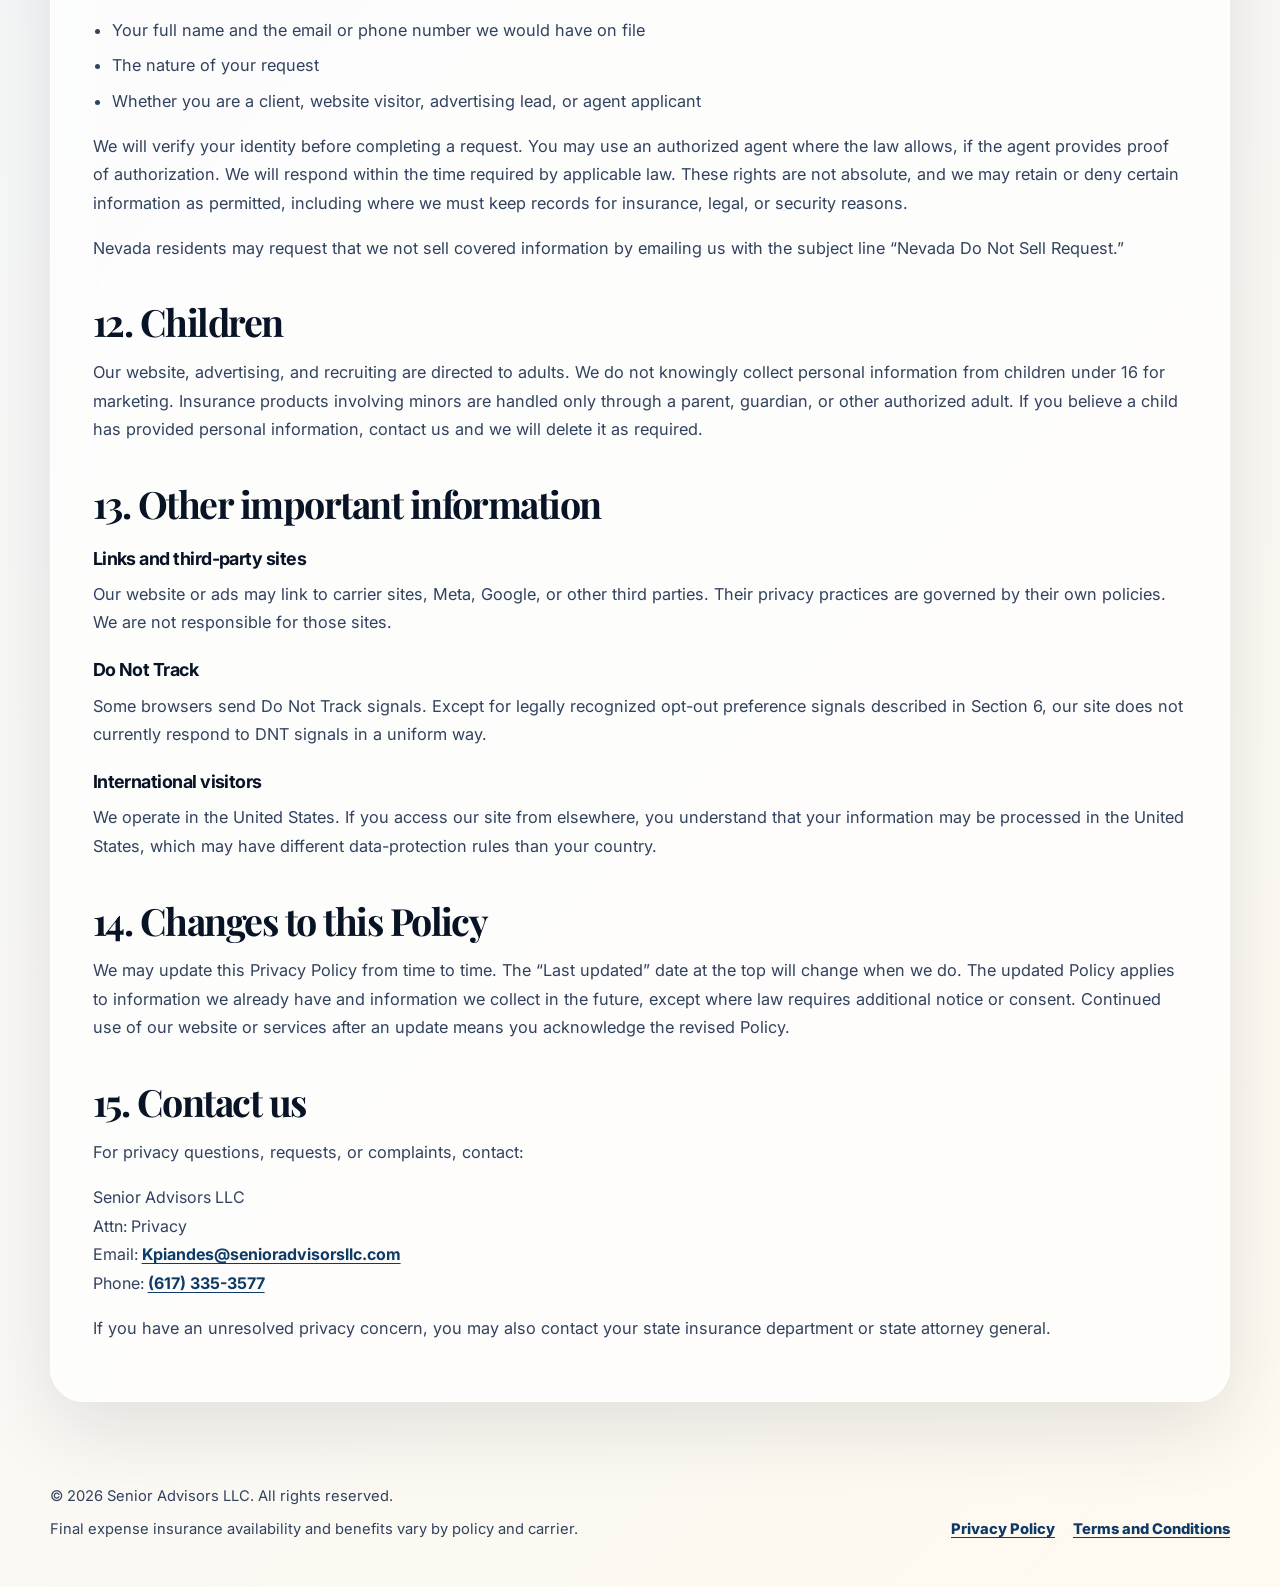
==== commit acbab177: "Clarify SMS mobile-data non-sharing for Twilio compliance. Add Section 5 carve-out and rewrite Secti" ====
--- a/policy.html
+++ b/policy.html
@@ -14,7 +14,7 @@
       href="https://fonts.googleapis.com/css2?family=Inter:wght@400;500;600;700;800;900&family=Playfair+Display:wght@700;800&display=swap"
       rel="stylesheet"
     />
-    <link rel="stylesheet" href="styles.css?v=privacy4" />
+    <link rel="stylesheet" href="styles.css?v=privacy5" />
     <style>
       .legal-content,
       .legal-toc,
@@ -54,7 +54,7 @@
         <p class="eyebrow">Senior Advisors LLC</p>
         <h1>Privacy Policy</h1>
         <p class="legal-meta">
-          Effective date: August 18, 2026 &nbsp;·&nbsp; Last updated: August 18, 2026
+          Effective date: August 18, 2026 &nbsp;·&nbsp; Last updated: August 27, 2026
         </p>
         <p>
           This Privacy Policy explains how Senior Advisors LLC (“Senior Advisors,” “we,” “us,” or
@@ -262,6 +262,11 @@
               cross-context behavioral advertising as that term is used under California law, unless
               you opt out as described below.
             </p>
+            <p>
+              The sharing described in this section does not include SMS opt-in data or consent.
+              Mobile phone numbers, SMS opt-in data, and SMS consent are not shared with third
+              parties or affiliates for their marketing or promotional purposes.
+            </p>
           </section>
 
           <section id="sale-share">
@@ -297,21 +302,30 @@
           <section id="communications">
             <h2>7. Calls, texts, and email</h2>
             <p>
-              If you provide a phone number or email address — including through a Facebook lead
-              form, this website, or a conversation with us — you agree that Senior Advisors LLC and
-              its authorized agents may contact you at that number or address about insurance
-              products, appointments, and independent-agent opportunities. Contact may be by live
-              call, voicemail, email, or text, and may use an automatic telephone dialing system or
-              prerecorded or artificial voice where permitted by law.
-            </p>
-            <p>
-              Consent to marketing calls or texts is not a condition of purchasing any insurance
-              product or of applying for an agent position. Message and data rates may apply. You
-              may opt out of marketing texts by replying STOP, opt out of marketing emails by using
-              the unsubscribe link or emailing us, and opt out of marketing calls by telling us
-              during a call or contacting us at the information below. We may still send
-              non-marketing messages related to an existing relationship, transaction, or legal
-              requirement.
+              If you voluntarily opt in to receive text messages from Senior Advisors LLC, we may
+              send recurring SMS messages related to policy servicing and our client relationship,
+              including policy payment reminders, policy status and lapse notifications, policy
+              document updates, birthday and holiday greetings, and other client service
+              communications.
+            </p>
+            <p>
+              SMS consent is voluntary and is not a condition of purchasing any product or service.
+              Message frequency varies. Message and data rates may apply. Reply STOP to opt out of
+              SMS messages at any time. Reply HELP for assistance.
+            </p>
+            <p>
+              <strong>Mobile information and SMS consent:</strong> We do not sell, rent, share, or
+              otherwise disclose mobile phone numbers, SMS opt-in data, or SMS consent to third
+              parties or affiliates for marketing or promotional purposes. Information may be shared
+              with service providers solely as necessary to provide our messaging services, such as
+              telecommunications providers, and only for purposes of providing those services. SMS
+              opt-in consent is not shared with third parties or affiliates for their own marketing
+              or promotional purposes.
+            </p>
+            <p>
+              You may also receive phone or email communications from us where you have requested
+              them or where otherwise permitted by law. You may opt out of marketing emails using
+              the unsubscribe instructions provided in the email.
             </p>
           </section>
 
@@ -487,6 +501,6 @@
         element.classList.add("is-visible");
       });
     </script>
-    <script src="script.js?v=privacy4"></script>
+    <script src="script.js?v=privacy5"></script>
   </body>
 </html>
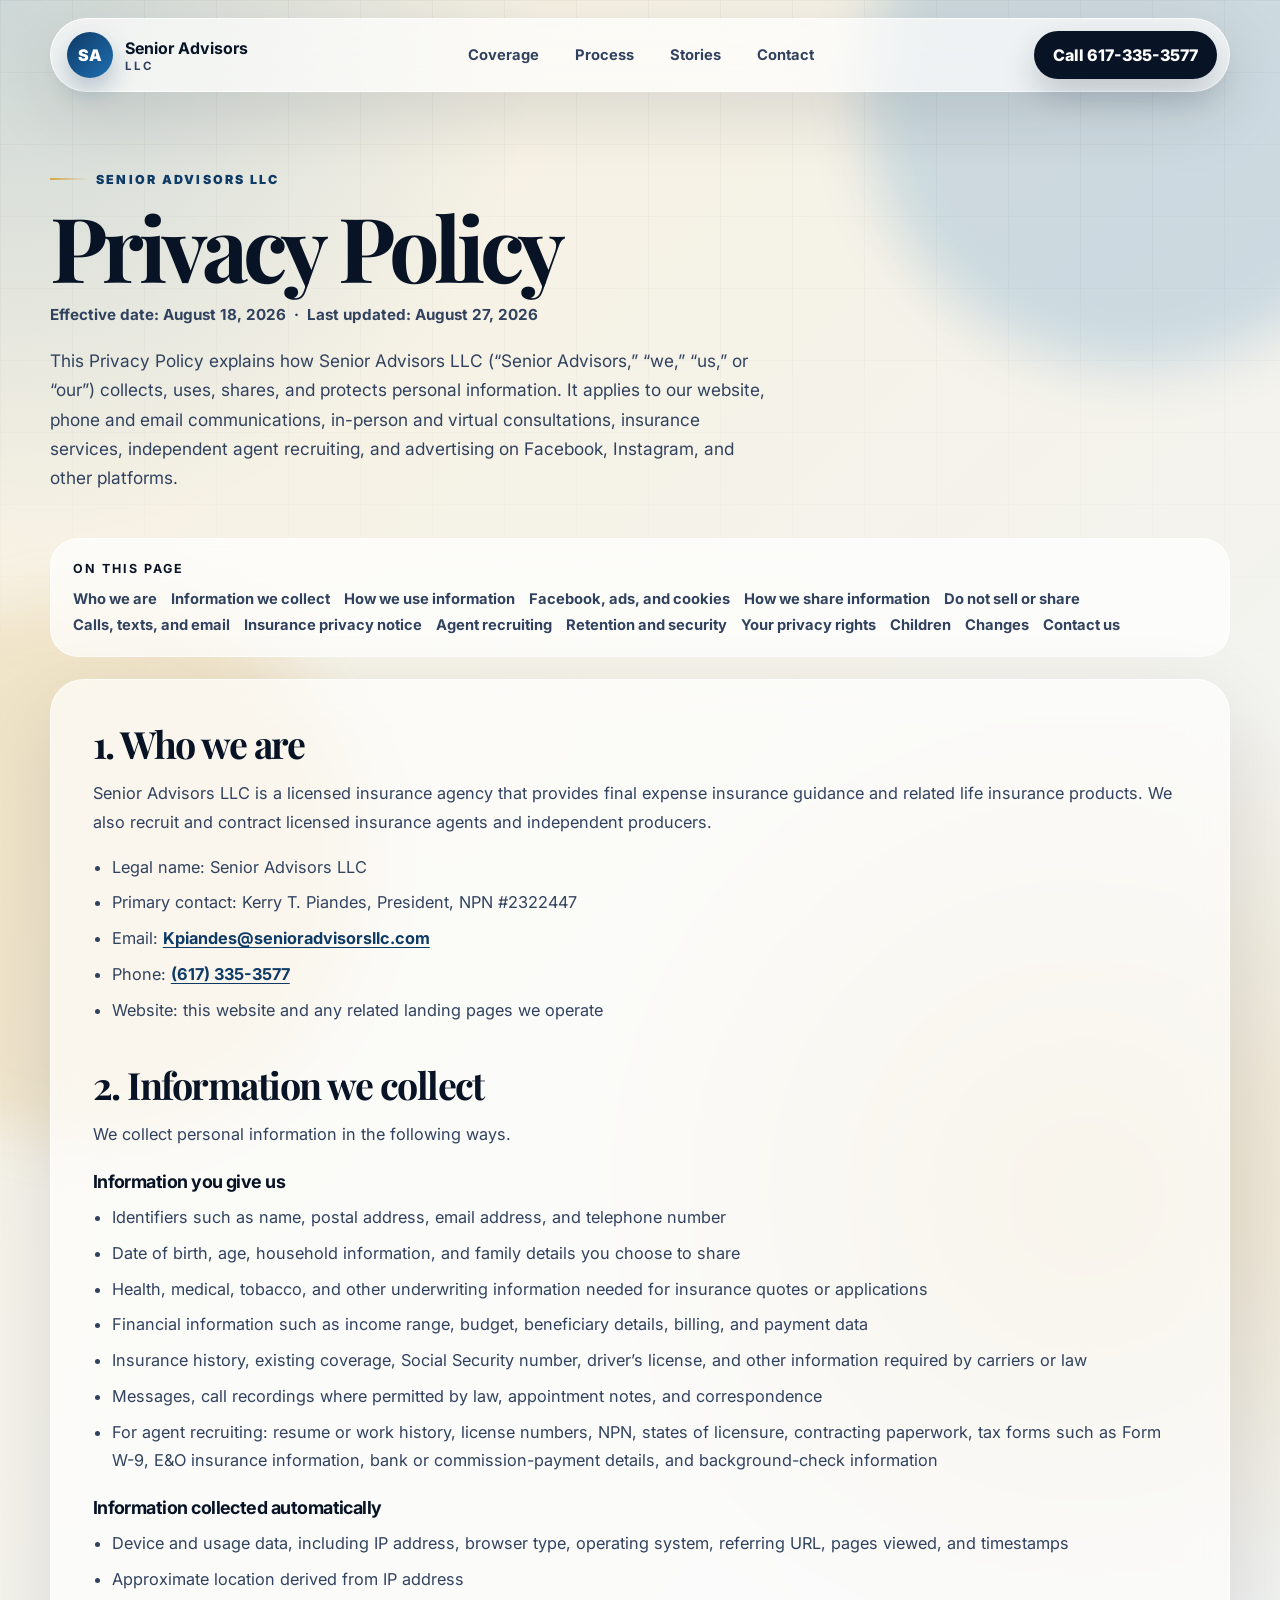
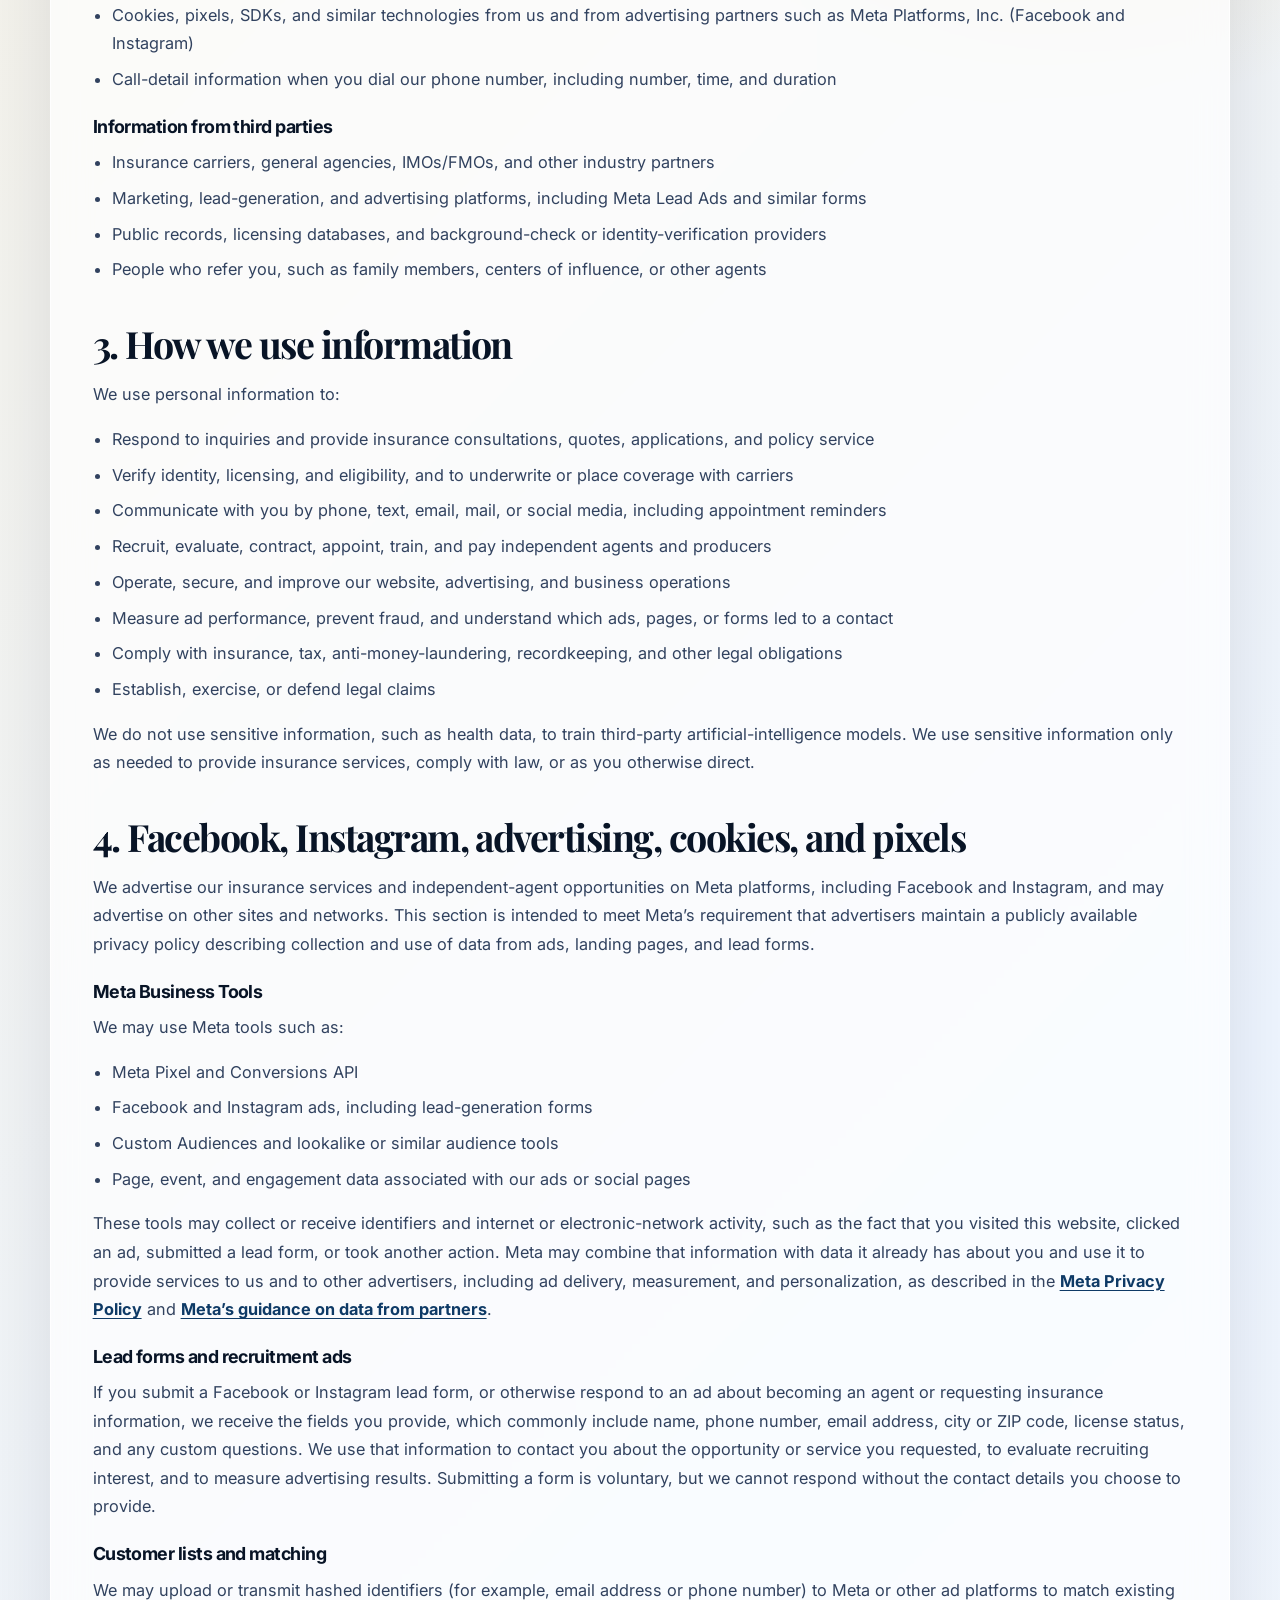
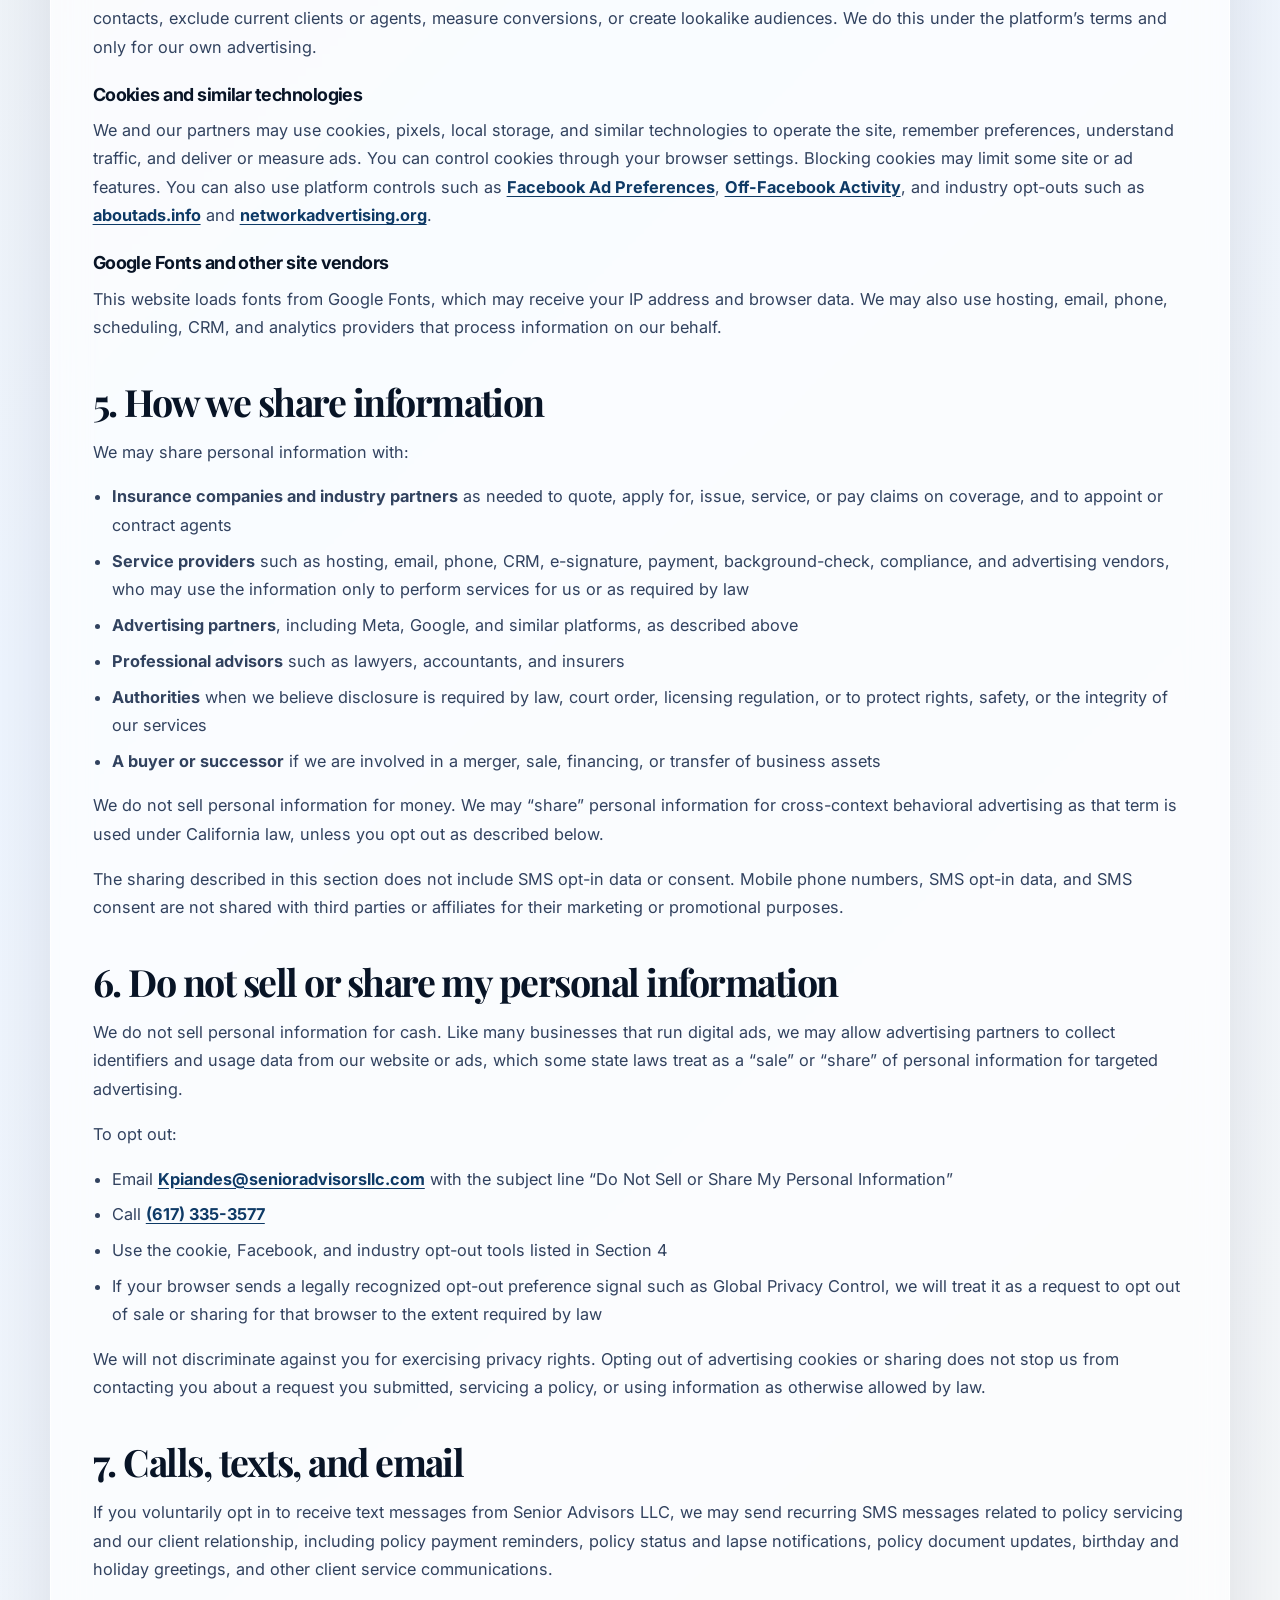
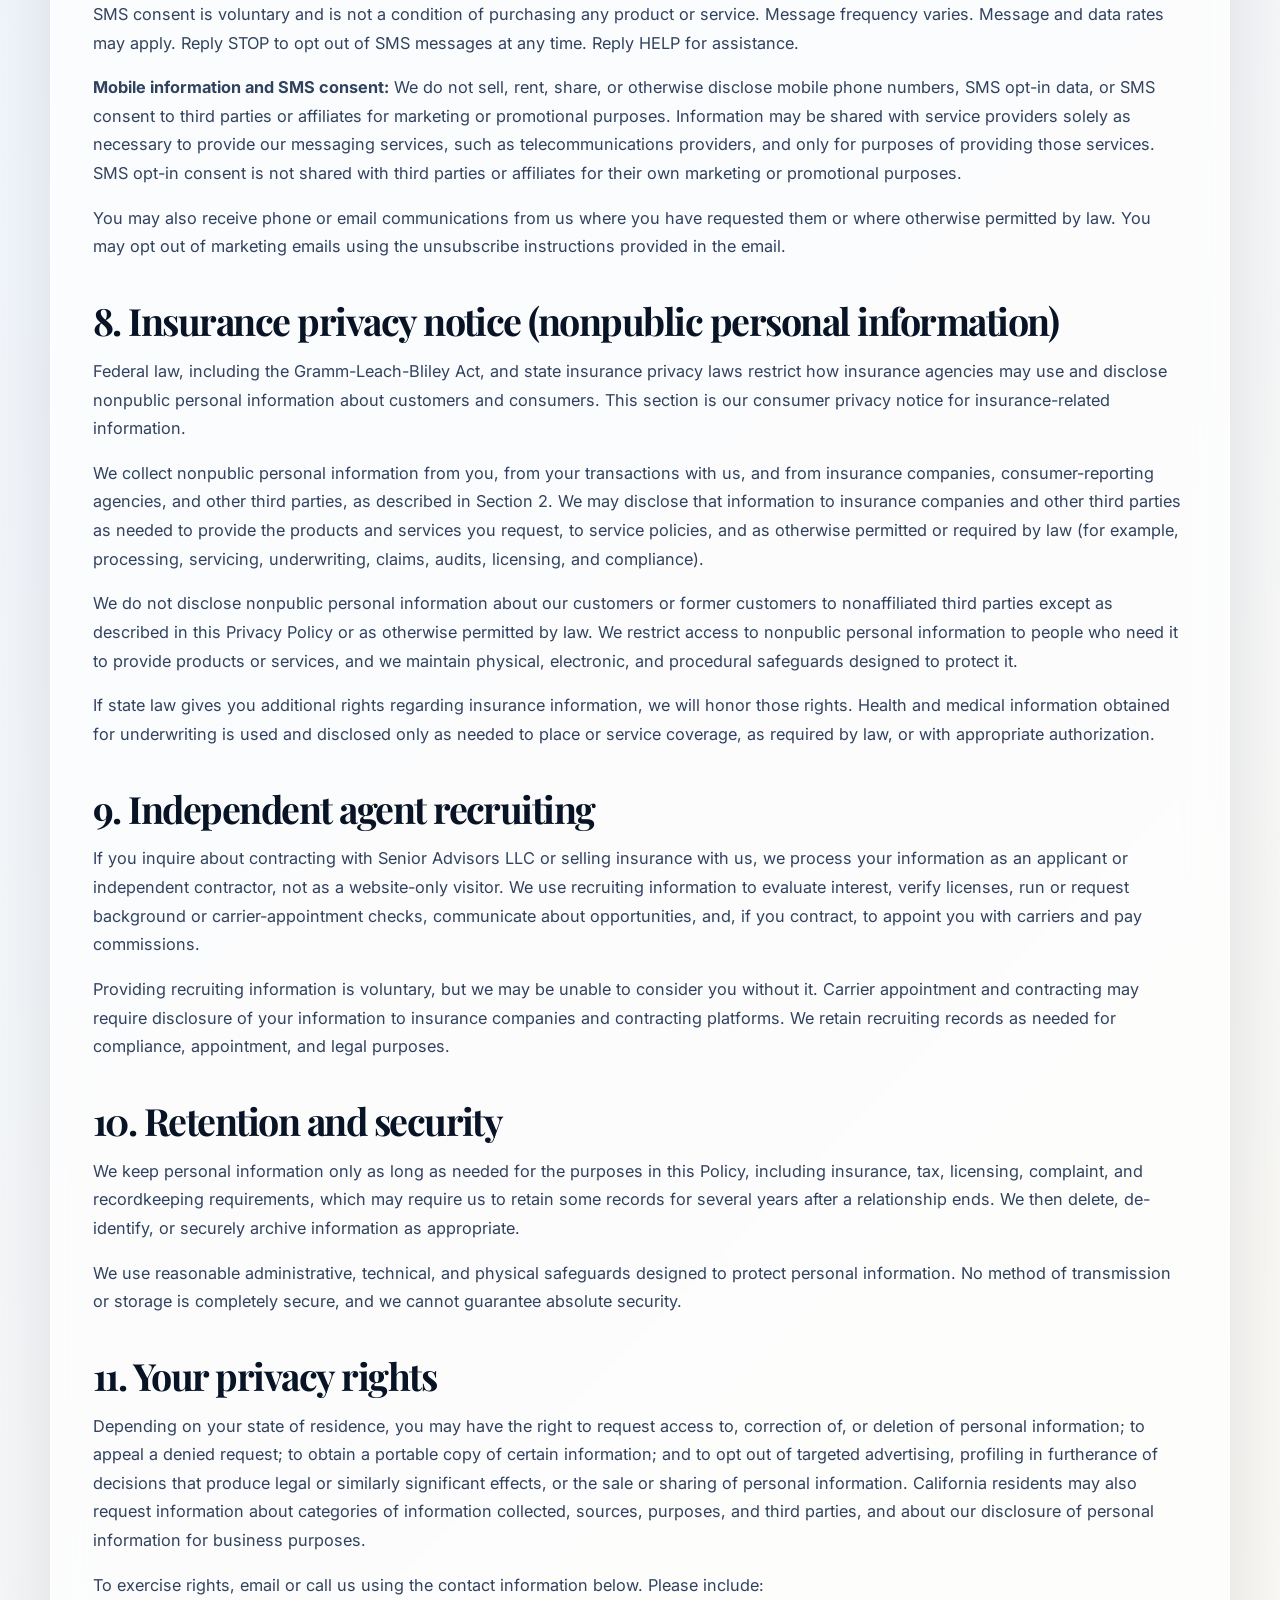
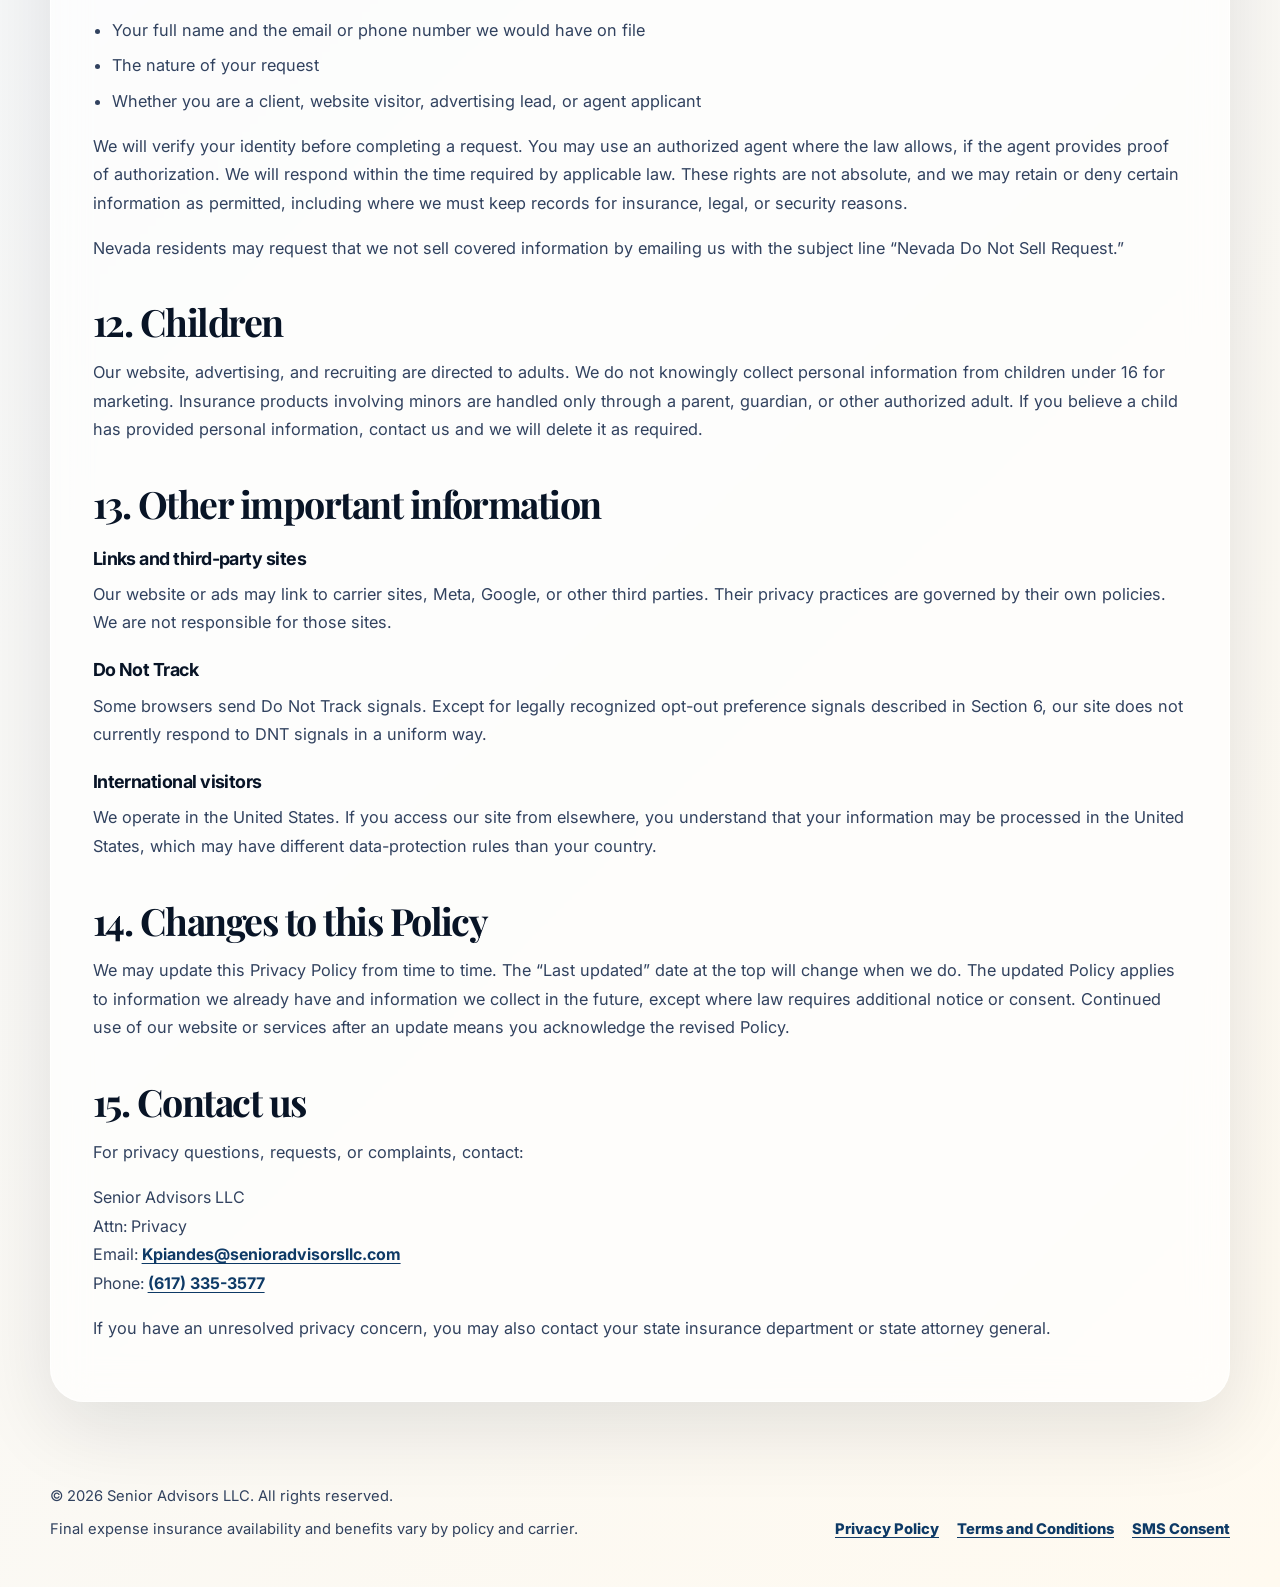
==== commit a04e0efe: "Add a public SMS consent form page for Twilio review. Shows unchecked optional SMS opt-in with priva" ====
--- a/policy.html
+++ b/policy.html
@@ -493,6 +493,7 @@
       <nav class="footer-links" aria-label="Legal">
         <a href="policy.html" aria-current="page">Privacy Policy</a>
         <a href="terms.html">Terms and Conditions</a>
+        <a href="sms-consent.html">SMS Consent</a>
       </nav>
     </footer>
 
--- a/styles.css
+++ b/styles.css
@@ -757,6 +757,92 @@
   line-height: 1.8;
 }
 
+.sms-consent-card {
+  max-width: 760px;
+  margin: 0 auto 48px;
+  padding: clamp(1.5rem, 4vw, 2.6rem);
+  border: 1px solid rgba(255, 255, 255, 0.72);
+  border-radius: var(--radius);
+  background: rgba(255, 255, 255, 0.66);
+  box-shadow: 0 26px 80px rgba(8, 20, 38, 0.11);
+  backdrop-filter: blur(18px);
+}
+
+.sms-field {
+  display: grid;
+  gap: 10px;
+  margin-bottom: 28px;
+}
+
+.sms-field label,
+.sms-consent-fieldset legend {
+  color: var(--ink);
+  font-size: 0.95rem;
+  font-weight: 800;
+}
+
+.sms-field input[type="tel"] {
+  width: 100%;
+  min-height: 56px;
+  padding: 0 18px;
+  border: 1px solid rgba(8, 20, 38, 0.14);
+  border-radius: 16px;
+  color: var(--ink);
+  font: inherit;
+  background: rgba(255, 255, 255, 0.92);
+}
+
+.sms-field input[type="tel"]:focus {
+  outline: 2px solid rgba(31, 111, 178, 0.35);
+  outline-offset: 2px;
+}
+
+.sms-consent-fieldset {
+  margin: 0 0 18px;
+  padding: 0;
+  border: 0;
+}
+
+.sms-consent-option {
+  display: grid;
+  grid-template-columns: 22px 1fr;
+  gap: 14px;
+  align-items: start;
+  color: var(--ink-soft);
+  font-size: 1rem;
+  line-height: 1.7;
+  cursor: pointer;
+}
+
+.sms-consent-option input[type="checkbox"] {
+  width: 20px;
+  height: 20px;
+  margin-top: 4px;
+  accent-color: var(--blue);
+  cursor: pointer;
+}
+
+.sms-consent-option a {
+  color: var(--blue);
+  font-weight: 700;
+  text-decoration: underline;
+  text-underline-offset: 3px;
+}
+
+.sms-note {
+  margin: 0 0 24px;
+  color: var(--ink-soft);
+  font-size: 0.92rem;
+  line-height: 1.6;
+}
+
+.sms-form-status {
+  margin: 18px 0 0;
+  color: var(--blue);
+  font-weight: 700;
+  line-height: 1.5;
+}
+
 .reveal {
   opacity: 0;
   transform: translate3d(0, calc(34px + var(--parallax-offset, 0px)), 0) scale(0.985);
